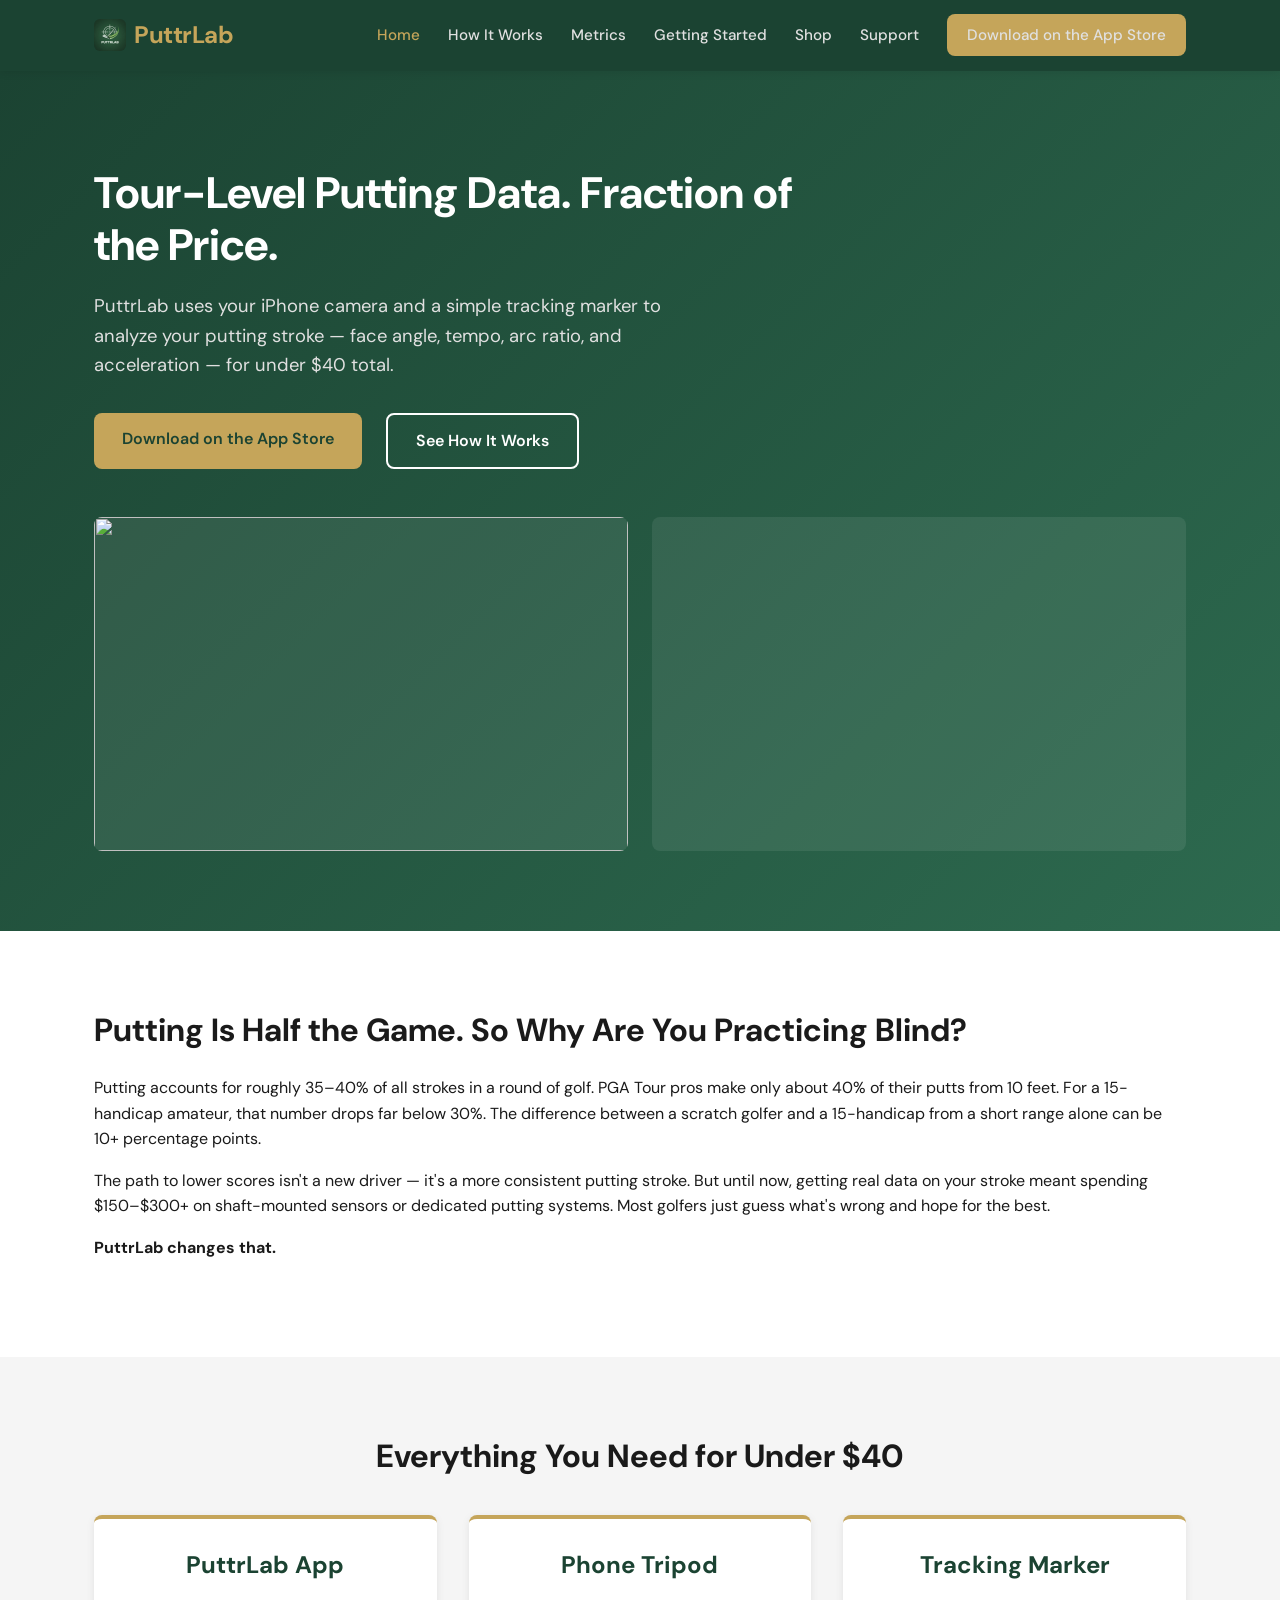
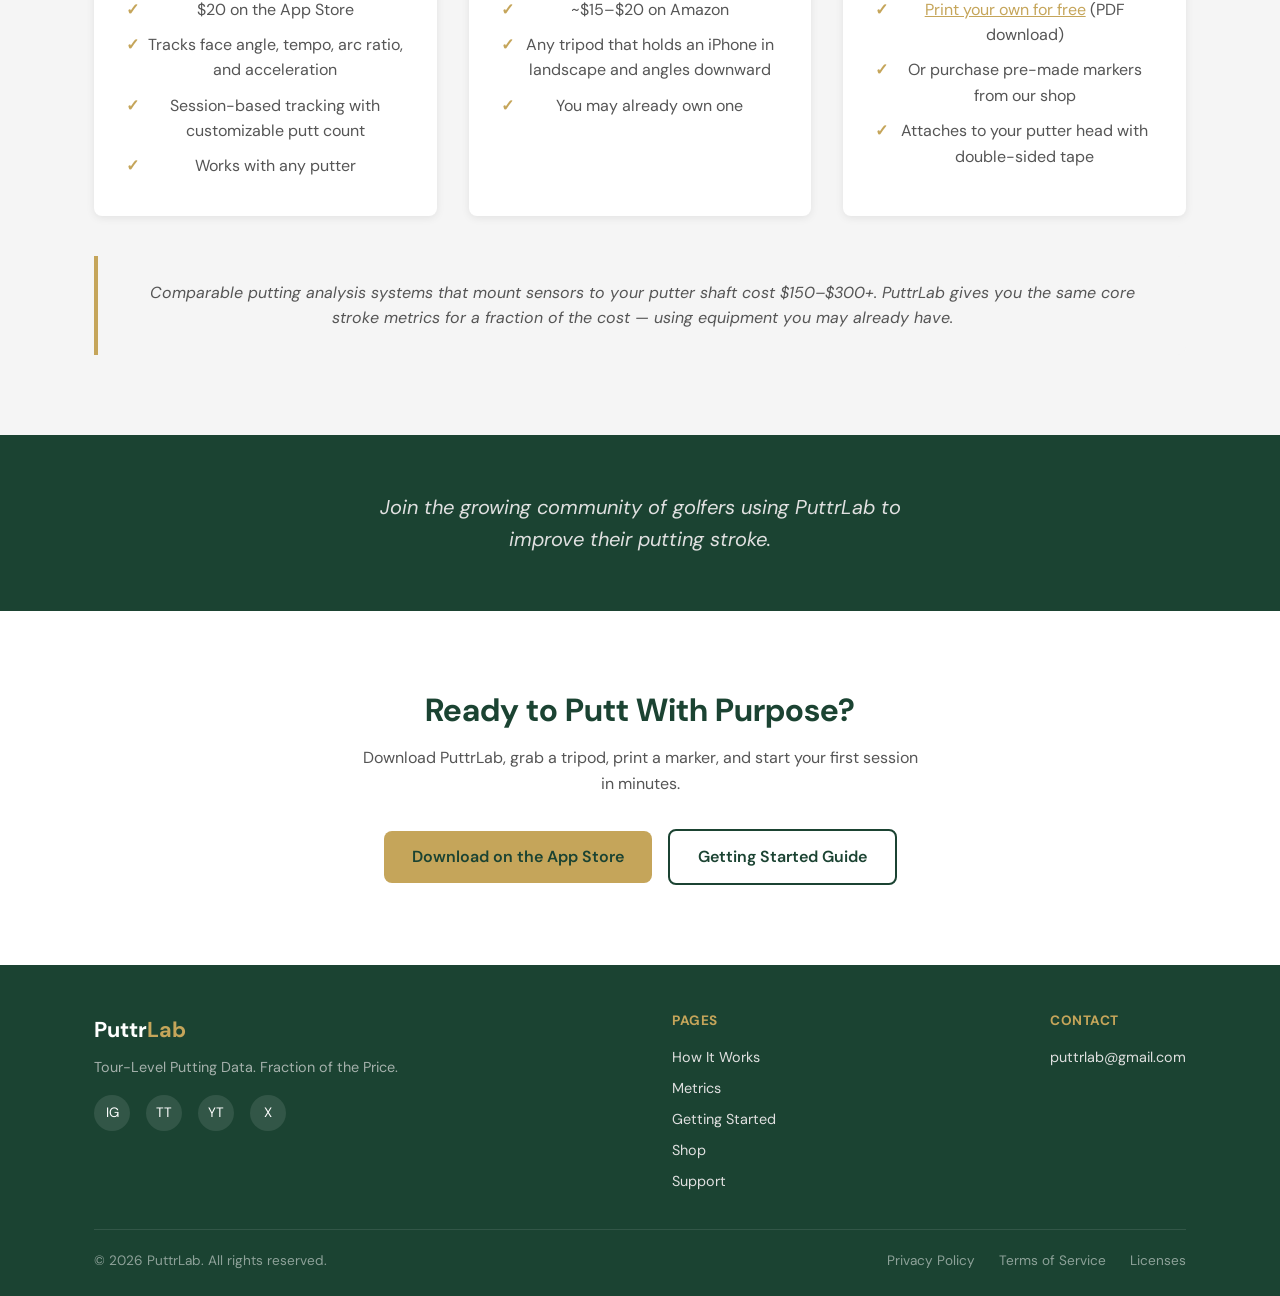
==== index.html @ 53194da9 "update homescreen animation" ====
<!DOCTYPE html>
<html lang="en">
<head>
  <meta charset="UTF-8">
  <meta name="viewport" content="width=device-width, initial-scale=1.0">
  <title>PuttrLab — Tour-Level Putting Data. Fraction of the Price.</title>
  <meta name="description" content="PuttrLab uses your iPhone camera and a simple tracking marker to analyze your putting stroke — face angle, tempo, arc ratio, and acceleration — for under $40 total.">
  <link rel="preconnect" href="https://fonts.googleapis.com">
  <link rel="preconnect" href="https://fonts.gstatic.com" crossorigin>
  <link href="https://fonts.googleapis.com/css2?family=DM+Sans:ital,opsz,wght@0,9..40,400;0,9..40,500;0,9..40,600;0,9..40,700&display=swap" rel="stylesheet">
  <link rel="icon" type="image/png" href="PuttrLab Logo.png">
  <link rel="stylesheet" href="styles.css">
</head>
<body>

  <!-- HEADER -->
  <header class="header">
    <div class="header__inner">
      <a href="index.html" class="header__logo"><img src="PuttrLab Logo.png" alt="PuttrLab" class="header__logo-img"><span>Puttr<span>Lab</span></span></a>
      <nav class="header__nav">
        <a href="index.html" class="active">Home</a>
        <a href="how-it-works.html">How It Works</a>
        <a href="metrics.html">Metrics</a>
        <a href="getting-started.html">Getting Started</a>
        <a href="shop.html">Shop</a>
        <a href="support.html">Support</a>
        <a href="#" class="btn btn--primary header__cta">Download on the App Store</a>
      </nav>
      <button class="hamburger" aria-label="Toggle navigation">
        <span></span><span></span><span></span>
      </button>
    </div>
  </header>

  <!-- HERO -->
  <section class="hero">
    <div class="container">
      <div class="hero__content">
        <h1>Tour-Level Putting Data. Fraction of the Price.</h1>
        <p>PuttrLab uses your iPhone camera and a simple tracking marker to analyze your putting stroke — face angle, tempo, arc ratio, and acceleration — for under $40 total.</p>
        <div class="hero__buttons">
          <a href="#" class="btn btn--primary">Download on the App Store</a>
          <a href="how-it-works.html" class="btn btn--secondary">See How It Works</a>
        </div>
      </div>
      <div class="hero__media">
        <div class="hero__media-slot">
          <!-- Replace src with your image file path -->
          <img src="PuttrLabHomepageImage.jpg">
        </div>
        <div class="hero__media-slot">
          <!-- Replace src with your .mp4 file path -->
          <video autoplay loop muted playsinline>
            <source src="PuttrLabHomescreenAnimation.mp4" type="video/mp4">
            Your browser does not support the video tag.
          </video>
        </div>
      </div>
    </div>
  </section>

  <!-- THE PROBLEM -->
  <section class="section">
    <div class="container">
      <h2>Putting Is Half the Game. So Why Are You Practicing Blind?</h2>
      <br>
      <p>Putting accounts for roughly 35–40% of all strokes in a round of golf. PGA Tour pros make only about 40% of their putts from 10 feet. For a 15-handicap amateur, that number drops far below 30%. The difference between a scratch golfer and a 15-handicap from a short range alone can be 10+ percentage points.</p>
      <p>The path to lower scores isn't a new driver — it's a more consistent putting stroke. But until now, getting real data on your stroke meant spending $150–$300+ on shaft-mounted sensors or dedicated putting systems. Most golfers just guess what's wrong and hope for the best.</p>
      <p><strong>PuttrLab changes that.</strong></p>
    </div>
  </section>

  <!-- HOW IT'S DIFFERENT -->
  <section class="section section--alt">
    <div class="container text-center">
      <h2>Everything You Need for Under $40</h2>
      <div class="card-grid">
        <div class="card">
          <h3>PuttrLab App</h3>
          <ul>
            <li>$20 on the App Store</li>
            <li>Tracks face angle, tempo, arc ratio, and acceleration</li>
            <li>Session-based tracking with customizable putt count</li>
            <li>Works with any putter</li>
          </ul>
        </div>
        <div class="card">
          <h3>Phone Tripod</h3>
          <ul>
            <li>~$15–$20 on Amazon</li>
            <li>Any tripod that holds an iPhone in landscape and angles downward</li>
            <li>You may already own one</li>
          </ul>
        </div>
        <div class="card">
          <h3>Tracking Marker</h3>
          <ul>
            <li><a href="PuttrLabPrintableTrackers.pdf" download style="color: var(--gold); text-decoration: underline;">Print your own for free</a> (PDF download)</li>
            <li>Or purchase pre-made markers from our shop</li>
            <li>Attaches to your putter head with double-sided tape</li>
          </ul>
        </div>
      </div>
      <div class="callout">
        Comparable putting analysis systems that mount sensors to your putter shaft cost $150–$300+. PuttrLab gives you the same core stroke metrics for a fraction of the cost — using equipment you may already have.
      </div>
    </div>
  </section>

  <!-- SOCIAL PROOF -->
  <section class="social-proof">
    <div class="container">
      <p>Join the growing community of golfers using PuttrLab to improve their putting stroke.</p>
    </div>
  </section>

  <!-- BOTTOM CTA -->
  <section class="cta-section">
    <div class="container">
      <h2>Ready to Putt With Purpose?</h2>
      <p>Download PuttrLab, grab a tripod, print a marker, and start your first session in minutes.</p>
      <div>
        <a href="#" class="btn btn--primary">Download on the App Store</a>
        <a href="getting-started.html" class="btn btn--outline">Getting Started Guide</a>
      </div>
    </div>
  </section>

  <!-- FOOTER -->
  <footer class="footer">
    <div class="container">
      <div class="footer__inner">
        <div>
          <div class="footer__brand">Puttr<span>Lab</span></div>
          <p class="footer__tagline">Tour-Level Putting Data. Fraction of the Price.</p>
          <div class="footer__socials">
            <a href="#" aria-label="Instagram">IG</a>
            <a href="#" aria-label="TikTok">TT</a>
            <a href="#" aria-label="YouTube">YT</a>
            <a href="#" aria-label="X / Twitter">X</a>
          </div>
        </div>
        <div class="footer__links">
          <h4>Pages</h4>
          <a href="how-it-works.html">How It Works</a>
          <a href="metrics.html">Metrics</a>
          <a href="getting-started.html">Getting Started</a>
          <a href="shop.html">Shop</a>
          <a href="support.html">Support</a>
        </div>
        <div class="footer__links">
          <h4>Contact</h4>
          <a href="mailto:puttrlab@gmail.com">puttrlab@gmail.com</a>
        </div>
      </div>
      <div class="footer__bottom">
        <span>&copy; 2026 PuttrLab. All rights reserved.</span>
        <div class="footer__legal">
          <a href="privacy.html">Privacy Policy</a>
          <a href="terms.html">Terms of Service</a>
          <a href="licenses.html">Licenses</a>
        </div>
      </div>
    </div>
  </footer>

  <script src="script.js"></script>
</body>
</html>
---- styles.css ----
/* ===== RESET & BASE ===== */
*,
*::before,
*::after {
  box-sizing: border-box;
  margin: 0;
  padding: 0;
}

:root {
  --green-dark: #1B4332;
  --green-medium: #2D6A4F;
  --green-light: #40916C;
  --white: #FFFFFF;
  --off-white: #F5F5F5;
  --gold: #C5A55A;
  --gold-hover: #B8963E;
  --text-dark: #1A1A1A;
  --text-muted: #555555;
  --text-light: #E0E0E0;
  --font-body: 'DM Sans', sans-serif;
  --shadow-sm: 0 2px 8px rgba(0,0,0,0.08);
  --shadow-md: 0 4px 16px rgba(0,0,0,0.12);
  --radius: 8px;
  --max-width: 1140px;
}

html {
  scroll-behavior: smooth;
}

body {
  font-family: var(--font-body);
  color: var(--text-dark);
  background: var(--white);
  line-height: 1.6;
  -webkit-font-smoothing: antialiased;
}

img {
  max-width: 100%;
  display: block;
}

a {
  color: inherit;
  text-decoration: none;
}

ul, ol {
  list-style: none;
}

/* ===== TYPOGRAPHY ===== */
h1, h2, h3, h4 {
  line-height: 1.2;
  font-weight: 700;
}

h1 { font-size: 2.75rem; }
h2 { font-size: 2rem; }
h3 { font-size: 1.5rem; }
h4 { font-size: 1.15rem; }

p {
  margin-bottom: 1rem;
}

/* ===== UTILITY ===== */
.container {
  width: 100%;
  max-width: var(--max-width);
  margin: 0 auto;
  padding: 0 1.5rem;
}

.section {
  padding: 5rem 0;
}

.section--alt {
  background: var(--off-white);
}

.section--dark {
  background: var(--green-dark);
  color: var(--white);
}

.text-center {
  text-align: center;
}

/* ===== BUTTONS ===== */
.btn {
  display: inline-block;
  padding: 0.85rem 1.75rem;
  border-radius: var(--radius);
  font-family: var(--font-body);
  font-size: 1rem;
  font-weight: 600;
  cursor: pointer;
  transition: background 0.2s, transform 0.15s;
  border: none;
  text-align: center;
}

.btn:hover {
  transform: translateY(-1px);
}

.btn--primary {
  background: var(--gold);
  color: var(--green-dark);
}

.btn--primary:hover {
  background: var(--gold-hover);
}

.btn--secondary {
  background: transparent;
  color: var(--white);
  border: 2px solid var(--white);
}

.btn--secondary:hover {
  background: rgba(255,255,255,0.1);
}

.btn--outline {
  background: transparent;
  color: var(--green-dark);
  border: 2px solid var(--green-dark);
}

.btn--outline:hover {
  background: var(--green-dark);
  color: var(--white);
}

.btn--dark {
  background: var(--green-dark);
  color: var(--white);
}

.btn--dark:hover {
  background: var(--green-medium);
}

.btn + .btn {
  margin-left: 0.75rem;
}

/* ===== HEADER ===== */
.header {
  position: sticky;
  top: 0;
  z-index: 1000;
  background: var(--green-dark);
  box-shadow: var(--shadow-sm);
}

.header__inner {
  display: flex;
  align-items: center;
  justify-content: space-between;
  padding: 0.9rem 1.5rem;
  max-width: var(--max-width);
  margin: 0 auto;
}

.header__logo {
  display: flex;
  align-items: center;
  gap: 0.5rem;
  font-size: 1.5rem;
  font-weight: 700;
  color: var(--white);
  letter-spacing: -0.5px;
}

.header__logo-img {
  width: 32px;
  height: 32px;
  border-radius: 6px;
  object-fit: contain;
}

.header__logo span {
  color: var(--gold);
}

.header__nav {
  display: flex;
  align-items: center;
  gap: 1.75rem;
}

.header__nav a {
  color: var(--text-light);
  font-size: 0.95rem;
  font-weight: 500;
  transition: color 0.2s;
}

.header__nav a:hover,
.header__nav a.active {
  color: var(--gold);
}

.header__cta {
  padding: 0.55rem 1.25rem;
  font-size: 0.9rem;
}

.hamburger {
  display: none;
  flex-direction: column;
  gap: 5px;
  cursor: pointer;
  background: none;
  border: none;
  padding: 4px;
}

.hamburger span {
  display: block;
  width: 24px;
  height: 2.5px;
  background: var(--white);
  border-radius: 2px;
  transition: transform 0.3s, opacity 0.3s;
}

.hamburger.open span:nth-child(1) {
  transform: rotate(45deg) translate(5px, 5px);
}

.hamburger.open span:nth-child(2) {
  opacity: 0;
}

.hamburger.open span:nth-child(3) {
  transform: rotate(-45deg) translate(5px, -5px);
}

/* ===== HERO ===== */
.hero {
  background: linear-gradient(135deg, var(--green-dark) 0%, var(--green-medium) 100%);
  color: var(--white);
  padding: 6rem 0 5rem;
}

.hero__content {
  max-width: 720px;
}

.hero h1 {
  margin-bottom: 1.25rem;
}

.hero p {
  font-size: 1.15rem;
  color: var(--text-light);
  margin-bottom: 2rem;
  max-width: 600px;
}

.hero__buttons {
  display: flex;
  flex-wrap: wrap;
  gap: 0.75rem;
}

.hero__media {
  margin-top: 3rem;
  display: grid;
  grid-template-columns: 1fr 1fr;
  gap: 1.5rem;
}

.hero__media-slot {
  border-radius: var(--radius);
  overflow: hidden;
  background: rgba(255,255,255,0.08);
  aspect-ratio: 16 / 10;
}

.hero__media-slot img,
.hero__media-slot video {
  width: 100%;
  height: 100%;
  object-fit: cover;
  display: block;
}

/* ===== CARDS ===== */
.card-grid {
  display: grid;
  grid-template-columns: repeat(3, 1fr);
  gap: 2rem;
  margin-top: 2.5rem;
}

.card {
  background: var(--white);
  border-radius: var(--radius);
  padding: 2rem;
  box-shadow: var(--shadow-sm);
  border-top: 4px solid var(--gold);
  transition: box-shadow 0.2s, transform 0.2s;
}

.card:hover {
  box-shadow: var(--shadow-md);
  transform: translateY(-2px);
}

.card h3 {
  margin-bottom: 0.75rem;
  color: var(--green-dark);
}

.card ul {
  margin-top: 0.5rem;
}

.card ul li {
  padding: 0.3rem 0;
  padding-left: 1.25rem;
  position: relative;
  color: var(--text-muted);
}

.card ul li::before {
  content: "✓";
  position: absolute;
  left: 0;
  color: var(--gold);
  font-weight: 700;
}

/* ===== CALLOUT BOX ===== */
.callout {
  background: var(--off-white);
  border-left: 4px solid var(--gold);
  padding: 1.5rem 2rem;
  margin-top: 2.5rem;
  border-radius: 0 var(--radius) var(--radius) 0;
  font-style: italic;
  color: var(--text-muted);
}

/* ===== SOCIAL PROOF ===== */
.social-proof {
  background: var(--green-dark);
  color: var(--white);
  text-align: center;
  padding: 3.5rem 0;
}

.social-proof p {
  font-size: 1.25rem;
  font-style: italic;
  max-width: 600px;
  margin: 0 auto;
  color: var(--text-light);
}

/* ===== CTA SECTION ===== */
.cta-section {
  text-align: center;
  padding: 5rem 0;
}

.cta-section h2 {
  margin-bottom: 1rem;
  color: var(--green-dark);
}

.cta-section p {
  color: var(--text-muted);
  max-width: 560px;
  margin: 0 auto 2rem;
}

/* ===== STEPS ===== */
.steps {
  display: grid;
  grid-template-columns: 1fr;
  gap: 2.5rem;
  margin-top: 2.5rem;
}

.step {
  display: flex;
  gap: 1.5rem;
  align-items: flex-start;
}

.step__number {
  flex-shrink: 0;
  width: 52px;
  height: 52px;
  background: var(--gold);
  color: var(--green-dark);
  border-radius: 50%;
  display: flex;
  align-items: center;
  justify-content: center;
  font-size: 1.25rem;
  font-weight: 700;
}

.step__body h3 {
  margin-bottom: 0.5rem;
  color: var(--green-dark);
}

.step__body p {
  color: var(--text-muted);
}

.step__media {
  margin-top: 1rem;
  border-radius: var(--radius);
  overflow: hidden;
  background: transparent;
}

.step__media img,
.step__media video {
  max-width: 100%;
  height: auto;
  display: block;
  object-fit: cover;
}

/* Rotated video: rotate the video inside a container sized to fit the result */
.step__media--video-rotated {
  overflow: visible;
  width: 300px;          /* visible width after rotation (original video height) */
  /* pad the height to match the rotated video's tall dimension */
  aspect-ratio: 20 / 16;
  position: relative;
}

.step__media--video-rotated video {
  position: absolute;
  /* swap dimensions: video's native width becomes the height after rotation */
  width: calc(200px * (16 / 9));
  height: 200px;
  top: 50%;
  left: 50%;
  transform: translate(-50%, -50%) rotate(90deg);
  object-fit: contain;
}

/* ===== METRIC CARDS ===== */
.metric {
  padding: 3rem 0;
  border-bottom: 1px solid #E0E0E0;
}

.metric:last-child {
  border-bottom: none;
}

.metric h3 {
  color: var(--green-dark);
  margin-bottom: 1rem;
  font-size: 1.4rem;
}

.metric h4 {
  color: var(--gold);
  font-weight: 600;
  margin-bottom: 0.5rem;
  text-transform: uppercase;
  font-size: 0.85rem;
  letter-spacing: 0.5px;
}

.metric p {
  color: var(--text-muted);
  max-width: 760px;
}

.metric--illustrated {
  display: flex;
  gap: 2.5rem;
  align-items: flex-start;
}

.metric__text {
  flex: 1;
  min-width: 0;
}

.metric__image {
  flex-shrink: 0;
  width: 280px;
  border-radius: var(--radius);
  overflow: hidden;
  background: var(--off-white);
  align-self: center;
}

.metric__image img {
  width: 100%;
  height: auto;
  display: block;
  object-fit: cover;
}

/* ===== CHECKLIST ===== */
.checklist {
  display: grid;
  grid-template-columns: 1fr;
  gap: 2rem;
  margin-top: 2rem;
}

.checklist__item {
  background: var(--white);
  border-radius: var(--radius);
  padding: 2rem;
  box-shadow: var(--shadow-sm);
  border-left: 4px solid var(--gold);
}

.checklist__item h3 {
  color: var(--green-dark);
  margin-bottom: 0.75rem;
}

.checklist__item p,
.checklist__item li {
  color: var(--text-muted);
}

.checklist__item ul {
  margin-top: 0.75rem;
}

.checklist__item ul li {
  padding: 0.3rem 0 0.3rem 1.25rem;
  position: relative;
}

.checklist__item ul li::before {
  content: "•";
  position: absolute;
  left: 0;
  color: var(--gold);
  font-weight: 700;
}

/* ===== TIPS ===== */
.tips-list {
  margin-top: 0.75rem;
}

.tips-list li {
  padding: 0.35rem 0 0.35rem 1.25rem;
  position: relative;
  color: var(--text-muted);
}

.tips-list li::before {
  content: "→";
  position: absolute;
  left: 0;
  color: var(--gold);
  font-weight: 700;
}

/* ===== ORDERED STEPS ===== */
.ordered-steps {
  counter-reset: step-counter;
  margin-top: 1rem;
}

.ordered-steps li {
  counter-increment: step-counter;
  padding: 0.4rem 0 0.4rem 2rem;
  position: relative;
  color: var(--text-muted);
}

.ordered-steps li::before {
  content: counter(step-counter) ".";
  position: absolute;
  left: 0;
  color: var(--gold);
  font-weight: 700;
}

/* ===== SHOP PRODUCTS ===== */
.product-grid {
  display: grid;
  grid-template-columns: repeat(auto-fit, minmax(320px, 1fr));
  gap: 2rem;
  margin-top: 2.5rem;
}

.product {
  background: var(--white);
  border-radius: var(--radius);
  box-shadow: var(--shadow-sm);
  overflow: hidden;
  transition: box-shadow 0.2s;
}

.product:hover {
  box-shadow: var(--shadow-md);
}

.product__image {
  height: 220px;
  background: linear-gradient(135deg, var(--green-light), var(--green-dark));
  display: flex;
  align-items: center;
  justify-content: center;
  color: rgba(255,255,255,0.7);
  font-style: italic;
}

.product__body {
  padding: 1.75rem;
}

.product__price {
  font-size: 1.35rem;
  font-weight: 700;
  color: var(--gold);
  margin-bottom: 0.75rem;
}

.product__body h3 {
  color: var(--green-dark);
  margin-bottom: 0.5rem;
}

.product__body p {
  color: var(--text-muted);
  font-size: 0.95rem;
  margin-bottom: 1rem;
}

.product__body ul {
  margin-bottom: 1.5rem;
}

.product__body ul li {
  padding: 0.25rem 0 0.25rem 1.25rem;
  position: relative;
  color: var(--text-muted);
  font-size: 0.9rem;
}

.product__body ul li::before {
  content: "✓";
  position: absolute;
  left: 0;
  color: var(--gold);
  font-weight: 700;
}

/* ===== FAQ ===== */
.faq {
  margin-top: 2rem;
}

.faq__item {
  border-bottom: 1px solid #E0E0E0;
}

.faq__question {
  width: 100%;
  background: none;
  border: none;
  padding: 1.25rem 2.5rem 1.25rem 0;
  font-family: var(--font-body);
  font-size: 1.05rem;
  font-weight: 600;
  color: var(--green-dark);
  text-align: left;
  cursor: pointer;
  position: relative;
  transition: color 0.2s;
}

.faq__question::after {
  content: "+";
  position: absolute;
  right: 0;
  top: 50%;
  transform: translateY(-50%);
  font-size: 1.5rem;
  color: var(--gold);
  transition: transform 0.3s;
}

.faq__item.open .faq__question::after {
  content: "−";
}

.faq__question:hover {
  color: var(--gold);
}

.faq__answer {
  max-height: 0;
  overflow: hidden;
  transition: max-height 0.35s ease, padding 0.35s ease;
}

.faq__answer p,
.faq__answer ul {
  color: var(--text-muted);
  padding-bottom: 1.25rem;
}

.faq__answer ul {
  padding-left: 1.25rem;
}

.faq__answer ul li {
  padding: 0.2rem 0 0.2rem 1.25rem;
  position: relative;
}

.faq__answer ul li::before {
  content: "•";
  position: absolute;
  left: 0;
  color: var(--gold);
}

.faq__item.open .faq__answer {
  max-height: 600px;
}

/* ===== LEGAL CONTENT ===== */
.legal-content h2 {
  color: var(--green-dark);
  margin-top: 2.5rem;
  margin-bottom: 0.75rem;
}

.legal-content h2:first-child {
  margin-top: 0;
}

.legal-content h3 {
  color: var(--green-dark);
  font-size: 1.15rem;
  margin-top: 1.5rem;
  margin-bottom: 0.5rem;
}

.legal-content p {
  color: var(--text-muted);
  max-width: 760px;
}

.legal-list {
  margin: 0.75rem 0 1rem;
  max-width: 760px;
}

.legal-list li {
  padding: 0.35rem 0 0.35rem 1.5rem;
  position: relative;
  color: var(--text-muted);
}

.legal-list li::before {
  content: "•";
  position: absolute;
  left: 0.25rem;
  color: var(--gold);
  font-weight: 700;
}

/* ===== LICENSE BLOCKS ===== */
.license-block {
  margin-bottom: 3rem;
}

.license-block h2 {
  color: var(--green-dark);
  margin-bottom: 0.5rem;
}

.license-source {
  font-size: 0.9rem;
  color: var(--text-muted);
  margin-bottom: 1.25rem;
}

.license-text {
  background: var(--off-white);
  border: 1px solid #E0E0E0;
  border-radius: var(--radius);
  padding: 1.5rem;
  font-family: 'Courier New', Courier, monospace;
  font-size: 0.85rem;
  line-height: 1.6;
  color: var(--text-muted);
  white-space: pre-wrap;
  word-wrap: break-word;
  overflow-x: auto;
}

/* ===== CONTACT FORM ===== */
.contact-form {
  max-width: 600px;
  margin: 2rem auto 0;
}

.contact-form .form-group {
  margin-bottom: 1.25rem;
}

.contact-form label {
  display: block;
  font-weight: 600;
  margin-bottom: 0.35rem;
  color: var(--green-dark);
  font-size: 0.95rem;
}

.contact-form input,
.contact-form textarea {
  width: 100%;
  padding: 0.75rem 1rem;
  border: 1.5px solid #D0D0D0;
  border-radius: var(--radius);
  font-family: var(--font-body);
  font-size: 1rem;
  transition: border-color 0.2s;
}

.contact-form input:focus,
.contact-form textarea:focus {
  outline: none;
  border-color: var(--gold);
}

.contact-form textarea {
  min-height: 140px;
  resize: vertical;
}

/* ===== VIDEO PLACEHOLDER ===== */
.video-placeholder {
  background: var(--off-white);
  border-radius: var(--radius);
  height: 360px;
  display: flex;
  align-items: center;
  justify-content: center;
  color: var(--text-muted);
  font-style: italic;
  border: 2px dashed #D0D0D0;
  margin-top: 1.5rem;
}

/* ===== IMAGE PLACEHOLDER ===== */
.img-placeholder {
  background: linear-gradient(135deg, var(--green-light), var(--green-dark));
  border-radius: var(--radius);
  height: 240px;
  display: flex;
  align-items: center;
  justify-content: center;
  color: rgba(255,255,255,0.7);
  font-style: italic;
  margin: 1.5rem 0;
}

/* ===== FOOTER ===== */
.footer {
  background: var(--green-dark);
  color: var(--text-light);
  padding: 3rem 0 1.5rem;
}

.footer__inner {
  display: flex;
  justify-content: space-between;
  align-items: flex-start;
  flex-wrap: wrap;
  gap: 2rem;
  margin-bottom: 2rem;
}

.footer__brand {
  font-size: 1.35rem;
  font-weight: 700;
  color: var(--white);
  margin-bottom: 0.5rem;
}

.footer__brand span {
  color: var(--gold);
}

.footer__tagline {
  font-size: 0.9rem;
  color: var(--text-light);
  opacity: 0.7;
}

.footer__links h4 {
  color: var(--gold);
  font-size: 0.85rem;
  text-transform: uppercase;
  letter-spacing: 0.5px;
  margin-bottom: 0.75rem;
}

.footer__links a {
  display: block;
  color: var(--text-light);
  font-size: 0.9rem;
  padding: 0.25rem 0;
  transition: color 0.2s;
}

.footer__links a:hover {
  color: var(--gold);
}

.footer__socials {
  display: flex;
  gap: 1rem;
  margin-top: 0.75rem;
}

.footer__socials a {
  display: flex;
  align-items: center;
  justify-content: center;
  width: 36px;
  height: 36px;
  border-radius: 50%;
  background: rgba(255,255,255,0.1);
  color: var(--white);
  font-size: 0.85rem;
  transition: background 0.2s;
}

.footer__socials a:hover {
  background: var(--gold);
  color: var(--green-dark);
}

.footer__bottom {
  border-top: 1px solid rgba(255,255,255,0.1);
  padding-top: 1.25rem;
  display: flex;
  justify-content: space-between;
  align-items: center;
  flex-wrap: wrap;
  gap: 0.75rem;
  font-size: 0.85rem;
  color: rgba(255,255,255,0.5);
}

.footer__bottom a {
  color: rgba(255,255,255,0.5);
  transition: color 0.2s;
}

.footer__bottom a:hover {
  color: var(--gold);
}

.footer__legal {
  display: flex;
  gap: 1.5rem;
}

/* ===== RESPONSIVE ===== */
@media (max-width: 768px) {
  h1 { font-size: 2rem; }
  h2 { font-size: 1.6rem; }
  h3 { font-size: 1.25rem; }

  .header__nav {
    display: none;
    position: absolute;
    top: 100%;
    left: 0;
    right: 0;
    background: var(--green-dark);
    flex-direction: column;
    padding: 1rem 1.5rem 1.5rem;
    gap: 0.75rem;
    box-shadow: var(--shadow-md);
  }

  .header__nav.open {
    display: flex;
  }

  .hamburger {
    display: flex;
  }

  .hero {
    padding: 3.5rem 0 3rem;
  }

  .hero__media {
    grid-template-columns: 1fr;
  }

  .btn + .btn {
    margin-left: 0;
  }

  .hero__buttons {
    flex-direction: column;
    align-items: flex-start;
  }

  .card-grid {
    grid-template-columns: 1fr;
  }

  .step {
    flex-direction: column;
    gap: 0.75rem;
  }

  .metric--illustrated {
    flex-direction: column;
  }

  .metric__image {
    width: 100%;
    max-width: 320px;
  }

  .footer__inner {
    flex-direction: column;
  }

  .footer__bottom {
    flex-direction: column;
    text-align: center;
  }

  .product-grid {
    grid-template-columns: 1fr;
  }

  .section {
    padding: 3.5rem 0;
  }
}
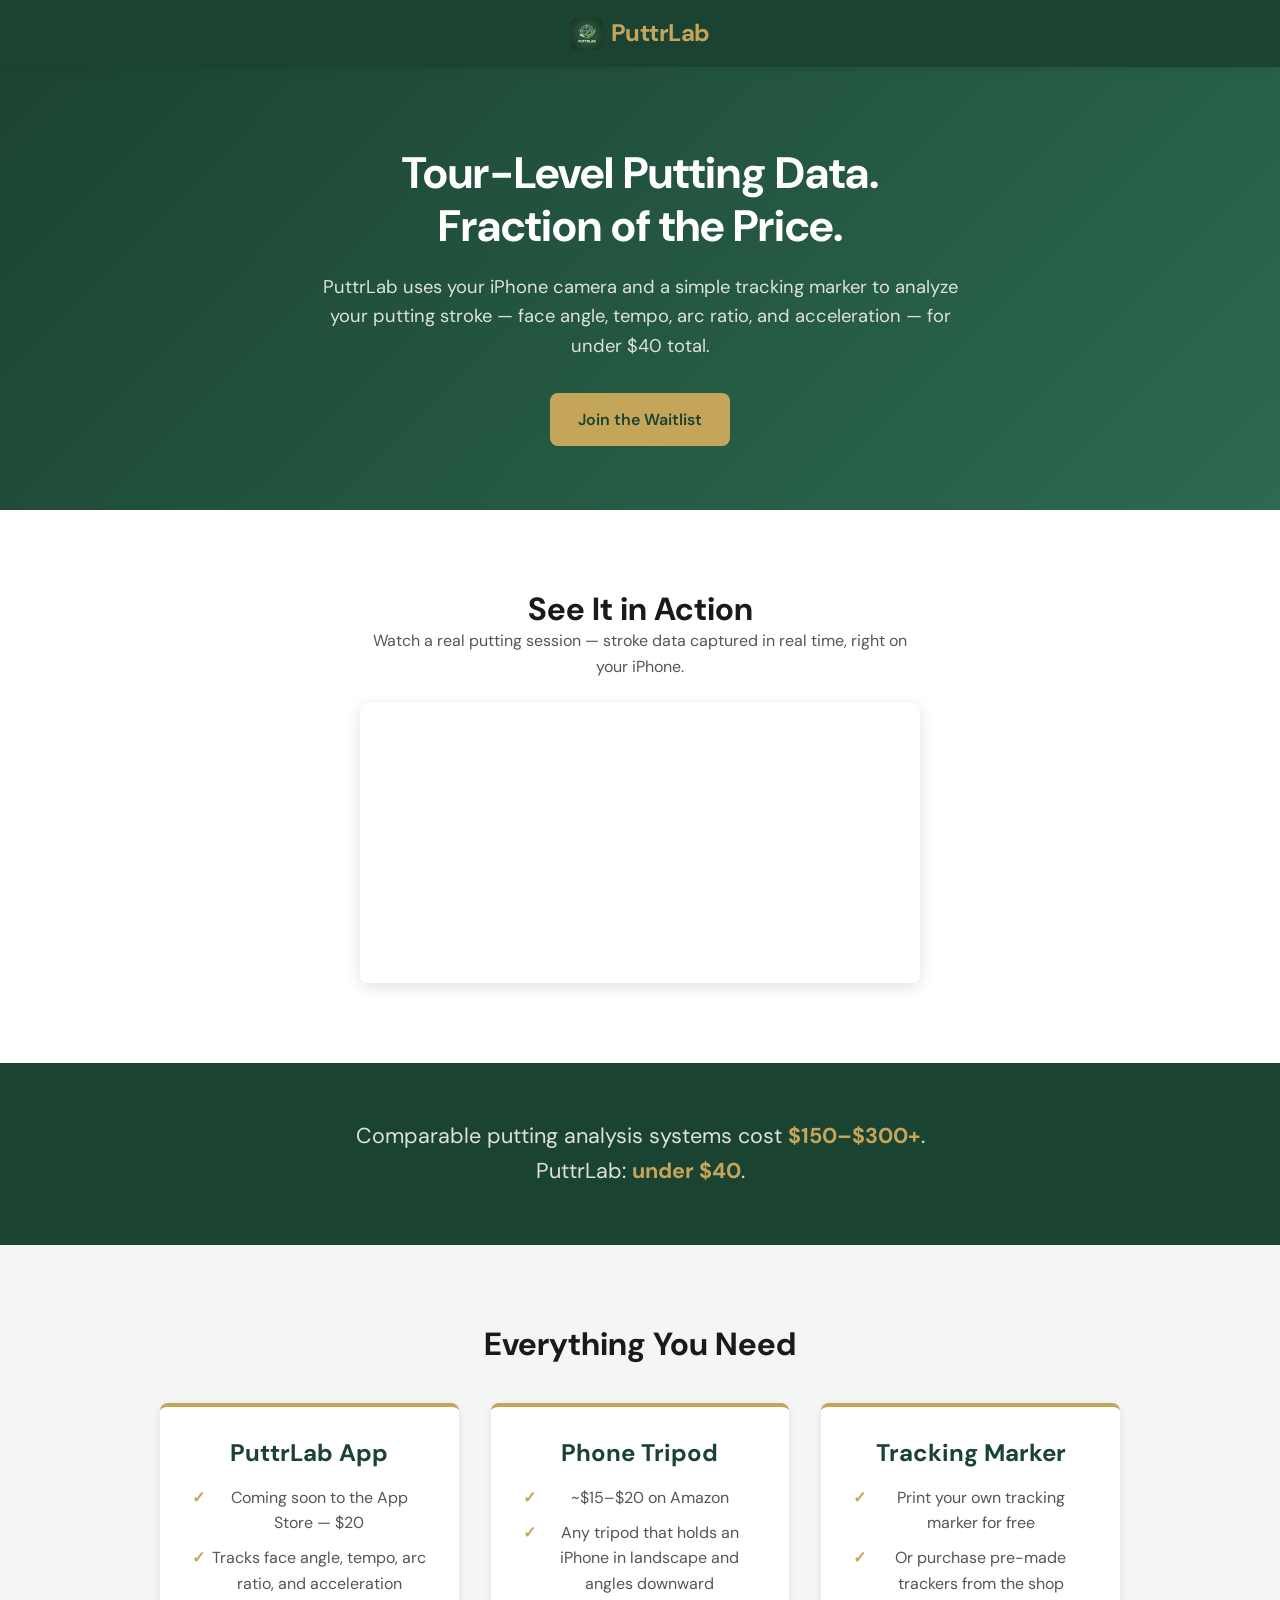
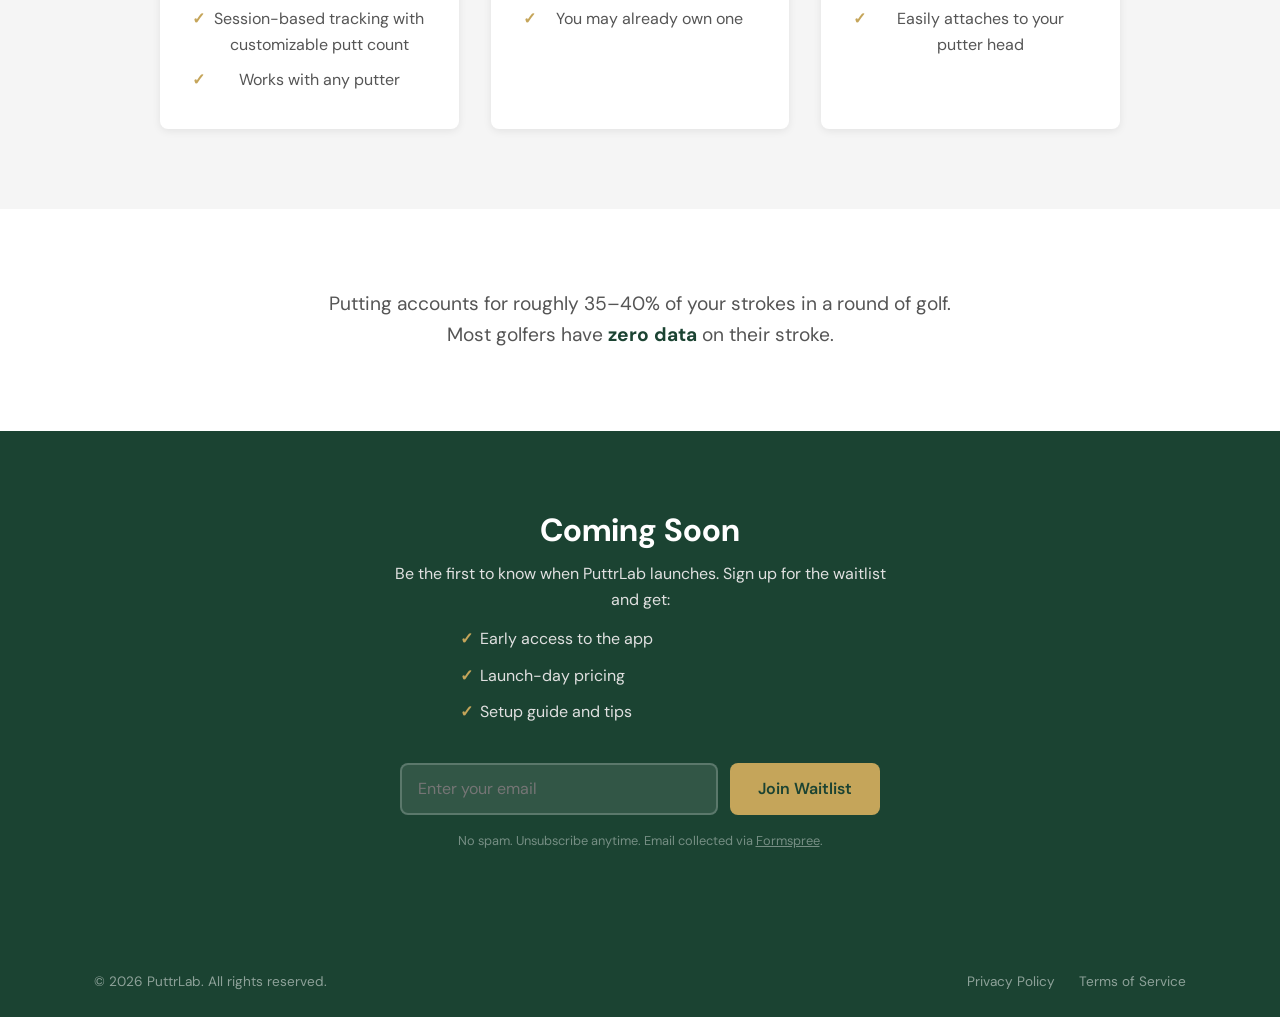
==== commit 6b35e156: "updated index to landing page" ====
--- a/index.html
+++ b/index.html
@@ -13,72 +13,53 @@
 </head>
 <body>
 
-  <!-- HEADER -->
+  <!-- HEADER (logo only, no nav) -->
   <header class="header">
-    <div class="header__inner">
+    <div class="header__inner" style="justify-content: center;">
       <a href="index.html" class="header__logo"><img src="PuttrLab Logo.png" alt="PuttrLab" class="header__logo-img"><span>Puttr<span>Lab</span></span></a>
-      <nav class="header__nav">
-        <a href="index.html" class="active">Home</a>
-        <a href="how-it-works.html">How It Works</a>
-        <a href="metrics.html">Metrics</a>
-        <a href="getting-started.html">Getting Started</a>
-        <a href="shop.html">Shop</a>
-        <a href="support.html">Support</a>
-        <a href="#" class="btn btn--primary header__cta">Download on the App Store</a>
-      </nav>
-      <button class="hamburger" aria-label="Toggle navigation">
-        <span></span><span></span><span></span>
-      </button>
     </div>
   </header>
 
   <!-- HERO -->
-  <section class="hero">
+  <section class="hero" style="text-align: center; padding: 5rem 0 4rem;">
     <div class="container">
-      <div class="hero__content">
-        <h1>Tour-Level Putting Data. Fraction of the Price.</h1>
-        <p>PuttrLab uses your iPhone camera and a simple tracking marker to analyze your putting stroke — face angle, tempo, arc ratio, and acceleration — for under $40 total.</p>
-        <div class="hero__buttons">
-          <a href="#" class="btn btn--primary">Download on the App Store</a>
-          <a href="how-it-works.html" class="btn btn--secondary">See How It Works</a>
-        </div>
-      </div>
-      <div class="hero__media">
-        <div class="hero__media-slot">
-          <!-- Replace src with your image file path -->
-          <img src="PuttrLabHomepageImage.jpg">
-        </div>
-        <div class="hero__media-slot">
-          <!-- Replace src with your .mp4 file path -->
-          <video autoplay loop muted playsinline>
-            <source src="PuttrLabHomescreenAnimation.mp4" type="video/mp4">
-            Your browser does not support the video tag.
-          </video>
-        </div>
+      <h1>Tour-Level Putting Data.<br>Fraction of the Price.</h1>
+      <p style="max-width: 640px; margin: 1.25rem auto 2rem; font-size: 1.15rem; color: var(--text-light);">PuttrLab uses your iPhone camera and a simple tracking marker to analyze your putting stroke — face angle, tempo, arc ratio, and acceleration — for under $40 total.</p>
+      <a href="#waitlist" class="btn btn--primary">Join the Waitlist</a>
+    </div>
+  </section>
+
+  <!-- VIDEO DEMO -->
+  <section class="section">
+    <div class="container text-center">
+      <h2>See It in Action</h2>
+      <p style="color: var(--text-muted); max-width: 560px; margin: 0 auto 1.5rem;">Watch a real putting session — stroke data captured in real time, right on your iPhone.</p>
+      <div style="max-width: 560px; margin: 0 auto; border-radius: var(--radius); overflow: hidden; box-shadow: var(--shadow-md);">
+        <!-- Replace src with your demo video -->
+        <video autoplay loop muted playsinline style="width: 100%; display: block;">
+          <source src="" type="video/mp4">
+          Your browser does not support the video tag.
+        </video>
       </div>
     </div>
   </section>
 
-  <!-- THE PROBLEM -->
-  <section class="section">
+  <!-- PRICE COMPARISON -->
+  <section class="section section--dark" style="text-align: center; padding: 3.5rem 0;">
     <div class="container">
-      <h2>Putting Is Half the Game. So Why Are You Practicing Blind?</h2>
-      <br>
-      <p>Putting accounts for roughly 35–40% of all strokes in a round of golf. PGA Tour pros make only about 40% of their putts from 10 feet. For a 15-handicap amateur, that number drops far below 30%. The difference between a scratch golfer and a 15-handicap from a short range alone can be 10+ percentage points.</p>
-      <p>The path to lower scores isn't a new driver — it's a more consistent putting stroke. But until now, getting real data on your stroke meant spending $150–$300+ on shaft-mounted sensors or dedicated putting systems. Most golfers just guess what's wrong and hope for the best.</p>
-      <p><strong>PuttrLab changes that.</strong></p>
+      <p style="font-size: 1.35rem; color: var(--text-light); max-width: 600px; margin: 0 auto;">Comparable putting analysis systems cost <strong style="color: var(--gold);">$150–$300+</strong>.<br>PuttrLab: <strong style="color: var(--gold);">under $40</strong>.</p>
     </div>
   </section>
 
-  <!-- HOW IT'S DIFFERENT -->
+  <!-- EVERYTHING YOU NEED -->
   <section class="section section--alt">
     <div class="container text-center">
-      <h2>Everything You Need for Under $40</h2>
-      <div class="card-grid">
+      <h2>Everything You Need</h2>
+      <div class="card-grid" style="max-width: 960px; margin: 2.5rem auto 0;">
         <div class="card">
           <h3>PuttrLab App</h3>
           <ul>
-            <li>$20 on the App Store</li>
+            <li>Coming soon to the App Store — $20</li>
             <li>Tracks face angle, tempo, arc ratio, and acceleration</li>
             <li>Session-based tracking with customizable putt count</li>
             <li>Works with any putter</li>
@@ -95,70 +76,54 @@
         <div class="card">
           <h3>Tracking Marker</h3>
           <ul>
-            <li><a href="PuttrLabPrintableTrackers.pdf" download style="color: var(--gold); text-decoration: underline;">Print your own for free</a> (PDF download)</li>
-            <li>Or purchase pre-made markers from our shop</li>
-            <li>Attaches to your putter head with double-sided tape</li>
+            <li>Print your own tracking marker for free</li>
+            <li>Or purchase pre-made trackers from the shop</li>
+            <li>Easily attaches to your putter head</li>
           </ul>
         </div>
-      </div>
-      <div class="callout">
-        Comparable putting analysis systems that mount sensors to your putter shaft cost $150–$300+. PuttrLab gives you the same core stroke metrics for a fraction of the cost — using equipment you may already have.
       </div>
     </div>
   </section>
 
-  <!-- SOCIAL PROOF -->
-  <section class="social-proof">
+  <!-- COMPELLING STAT -->
+  <section class="section" style="text-align: center;">
     <div class="container">
-      <p>Join the growing community of golfers using PuttrLab to improve their putting stroke.</p>
+      <p style="font-size: 1.2rem; color: var(--text-muted); max-width: 640px; margin: 0 auto;">Putting accounts for roughly 35–40% of your strokes in a round of golf.<br>Most golfers have <strong style="color: var(--green-dark);">zero data</strong> on their stroke.</p>
     </div>
   </section>
 
-  <!-- BOTTOM CTA -->
-  <section class="cta-section">
+  <!-- COMING SOON + WAITLIST -->
+  <section class="section section--dark" id="waitlist" style="text-align: center;">
     <div class="container">
-      <h2>Ready to Putt With Purpose?</h2>
-      <p>Download PuttrLab, grab a tripod, print a marker, and start your first session in minutes.</p>
-      <div>
-        <a href="#" class="btn btn--primary">Download on the App Store</a>
-        <a href="getting-started.html" class="btn btn--outline">Getting Started Guide</a>
-      </div>
+      <h2 style="color: var(--white); margin-bottom: 0.75rem;">Coming Soon</h2>
+      <p style="color: var(--text-light); max-width: 520px; margin: 0 auto 0.5rem;">Be the first to know when PuttrLab launches. Sign up for the waitlist and get:</p>
+      <ul style="list-style: none; padding: 0; margin: 0 auto 2rem; max-width: 360px; text-align: left;">
+        <li style="padding: 0.35rem 0 0.35rem 1.25rem; position: relative; color: var(--text-light);"><span style="position: absolute; left: 0; color: var(--gold); font-weight: 700;">&#10003;</span> Early access to the app</li>
+        <li style="padding: 0.35rem 0 0.35rem 1.25rem; position: relative; color: var(--text-light);"><span style="position: absolute; left: 0; color: var(--gold); font-weight: 700;">&#10003;</span> Launch-day pricing</li>
+        <li style="padding: 0.35rem 0 0.35rem 1.25rem; position: relative; color: var(--text-light);"><span style="position: absolute; left: 0; color: var(--gold); font-weight: 700;">&#10003;</span> Setup guide and tips</li>
+      </ul>
+
+      <form action="https://formspree.io/f/xbdpkrje" method="POST" style="max-width: 480px; margin: 0 auto;">
+        <div style="display: flex; gap: 0.75rem; flex-wrap: wrap; justify-content: center;">
+          <input type="email" name="email" placeholder="Enter your email" required
+            style="flex: 1; min-width: 240px; padding: 0.85rem 1rem; border: 2px solid rgba(255,255,255,0.2); border-radius: var(--radius); background: rgba(255,255,255,0.1); color: var(--white); font-family: var(--font-body); font-size: 1rem;">
+          <button type="submit" class="btn btn--primary">Join Waitlist</button>
+        </div>
+        <input type="hidden" name="_subject" value="New PuttrLab Waitlist Signup">
+      </form>
+
+      <p style="color: rgba(255,255,255,0.4); font-size: 0.8rem; margin-top: 1rem;">No spam. Unsubscribe anytime. Email collected via <a href="https://formspree.io" target="_blank" rel="noopener noreferrer" style="color: rgba(255,255,255,0.4); text-decoration: underline;">Formspree</a>.</p>
     </div>
   </section>
 
-  <!-- FOOTER -->
-  <footer class="footer">
+  <!-- MINIMAL FOOTER -->
+  <footer class="footer" style="padding: 1.5rem 0;">
     <div class="container">
-      <div class="footer__inner">
-        <div>
-          <div class="footer__brand">Puttr<span>Lab</span></div>
-          <p class="footer__tagline">Tour-Level Putting Data. Fraction of the Price.</p>
-          <div class="footer__socials">
-            <a href="#" aria-label="Instagram">IG</a>
-            <a href="#" aria-label="TikTok">TT</a>
-            <a href="#" aria-label="YouTube">YT</a>
-            <a href="#" aria-label="X / Twitter">X</a>
-          </div>
-        </div>
-        <div class="footer__links">
-          <h4>Pages</h4>
-          <a href="how-it-works.html">How It Works</a>
-          <a href="metrics.html">Metrics</a>
-          <a href="getting-started.html">Getting Started</a>
-          <a href="shop.html">Shop</a>
-          <a href="support.html">Support</a>
-        </div>
-        <div class="footer__links">
-          <h4>Contact</h4>
-          <a href="mailto:puttrlab@gmail.com">puttrlab@gmail.com</a>
-        </div>
-      </div>
-      <div class="footer__bottom">
+      <div class="footer__bottom" style="border-top: none; padding-top: 0;">
         <span>&copy; 2026 PuttrLab. All rights reserved.</span>
         <div class="footer__legal">
           <a href="privacy.html">Privacy Policy</a>
           <a href="terms.html">Terms of Service</a>
-          <a href="licenses.html">Licenses</a>
         </div>
       </div>
     </div>
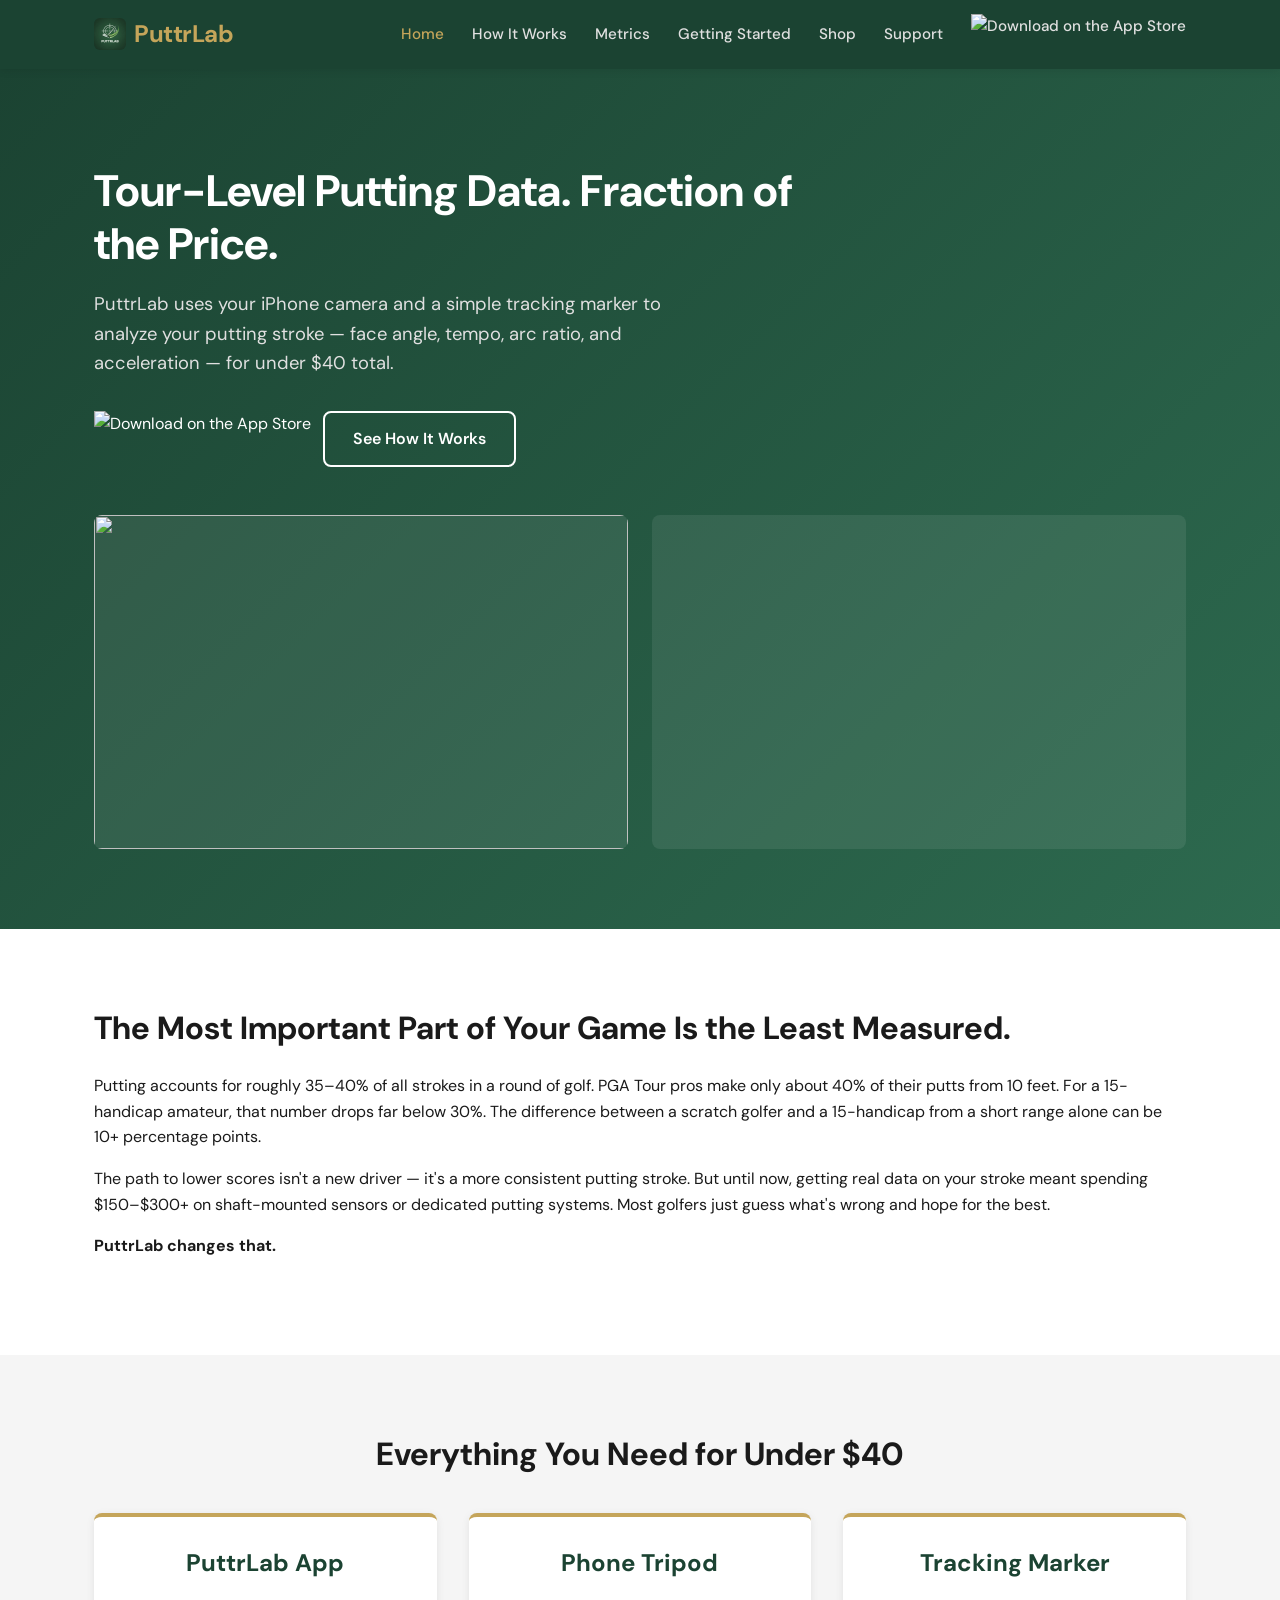
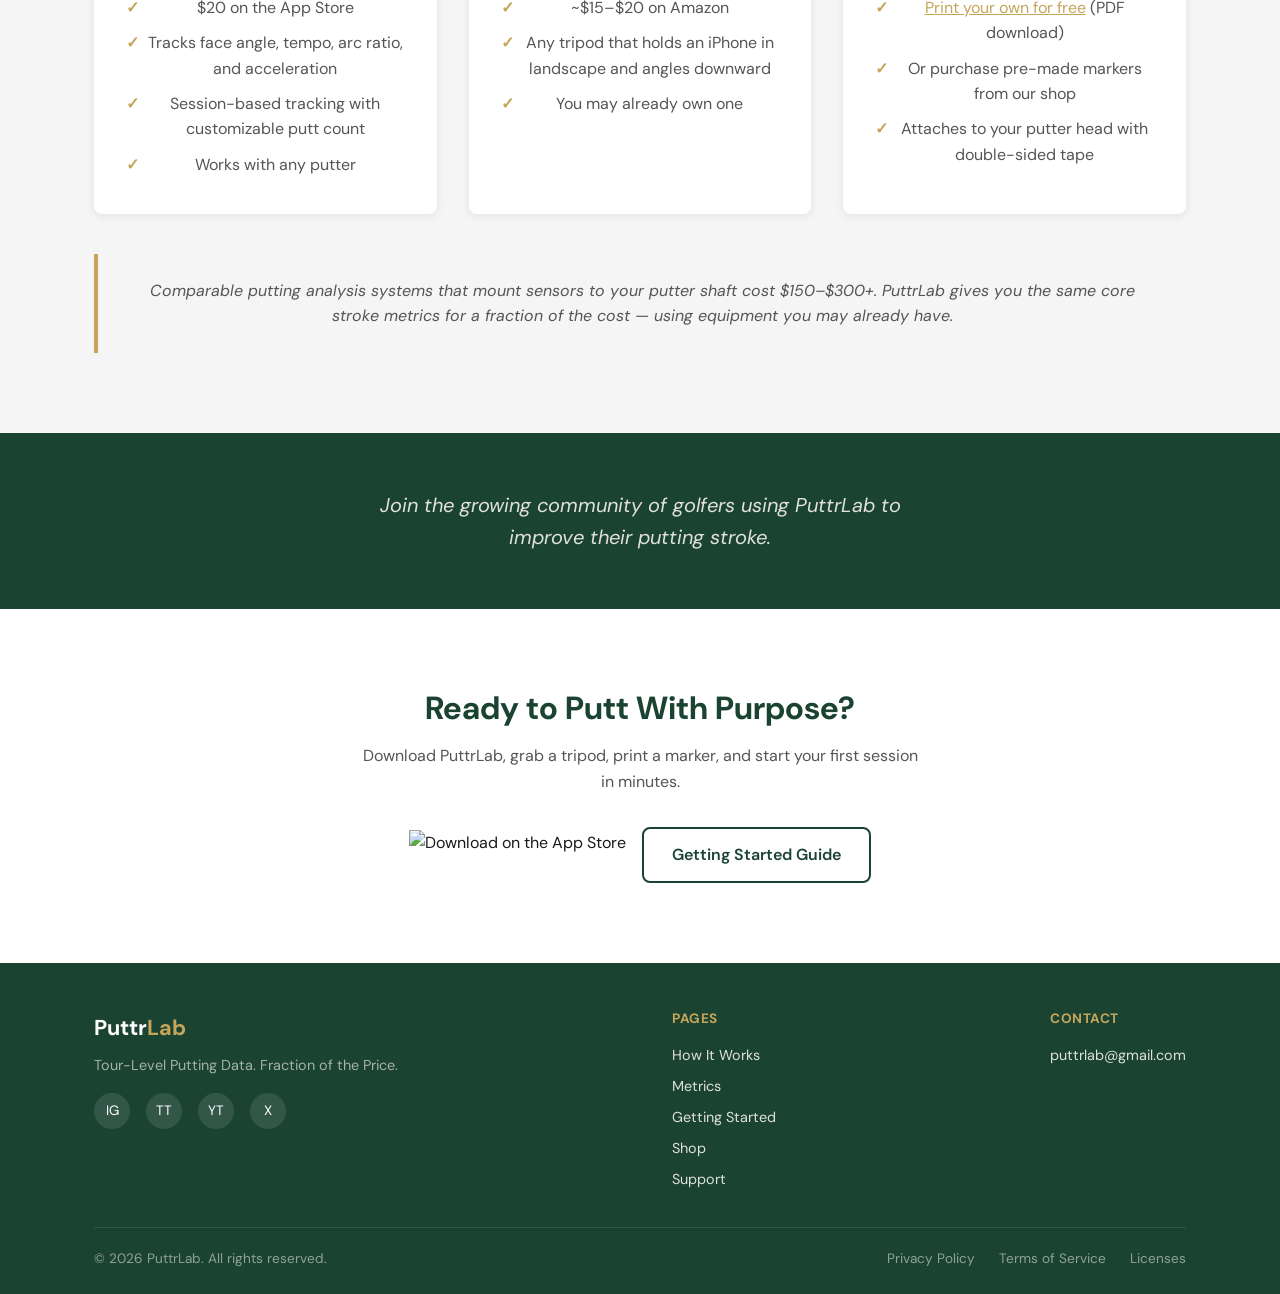
==== commit 74a8e877: "updated index to full website" ====
--- a/index.html
+++ b/index.html
@@ -13,53 +13,72 @@
 </head>
 <body>
 
-  <!-- HEADER (logo only, no nav) -->
+  <!-- HEADER -->
   <header class="header">
-    <div class="header__inner" style="justify-content: center;">
+    <div class="header__inner">
       <a href="index.html" class="header__logo"><img src="PuttrLab Logo.png" alt="PuttrLab" class="header__logo-img"><span>Puttr<span>Lab</span></span></a>
+      <nav class="header__nav">
+        <a href="index.html" class="active">Home</a>
+        <a href="how-it-works.html">How It Works</a>
+        <a href="metrics.html">Metrics</a>
+        <a href="getting-started.html">Getting Started</a>
+        <a href="shop.html">Shop</a>
+        <a href="support.html">Support</a>
+        <a href="https://apps.apple.com/us/app/puttrlab/id6760943069" class="header__cta-badge" target="_blank" rel="noopener noreferrer"><img src="Download_on_the_App_Store_Badge_US-UK_RGB_wht_092917.svg" alt="Download on the App Store" style="height: 40px; display: block;"></a>
+      </nav>
+      <button class="hamburger" aria-label="Toggle navigation">
+        <span></span><span></span><span></span>
+      </button>
     </div>
   </header>
 
   <!-- HERO -->
-  <section class="hero" style="text-align: center; padding: 5rem 0 4rem;">
+  <section class="hero">
     <div class="container">
-      <h1>Tour-Level Putting Data.<br>Fraction of the Price.</h1>
-      <p style="max-width: 640px; margin: 1.25rem auto 2rem; font-size: 1.15rem; color: var(--text-light);">PuttrLab uses your iPhone camera and a simple tracking marker to analyze your putting stroke — face angle, tempo, arc ratio, and acceleration — for under $40 total.</p>
-      <a href="#waitlist" class="btn btn--primary">Join the Waitlist</a>
-    </div>
-  </section>
-
-  <!-- VIDEO DEMO -->
-  <section class="section">
-    <div class="container text-center">
-      <h2>See It in Action</h2>
-      <p style="color: var(--text-muted); max-width: 560px; margin: 0 auto 1.5rem;">Watch a real putting session — stroke data captured in real time, right on your iPhone.</p>
-      <div style="max-width: 560px; margin: 0 auto; border-radius: var(--radius); overflow: hidden; box-shadow: var(--shadow-md);">
-        <!-- Replace src with your demo video -->
-        <video autoplay loop muted playsinline style="width: 100%; display: block;">
-          <source src="" type="video/mp4">
-          Your browser does not support the video tag.
-        </video>
+      <div class="hero__content">
+        <h1>Tour-Level Putting Data. Fraction of the Price.</h1>
+        <p>PuttrLab uses your iPhone camera and a simple tracking marker to analyze your putting stroke — face angle, tempo, arc ratio, and acceleration — for under $40 total.</p>
+        <div class="hero__buttons">
+          <a href="https://apps.apple.com/us/app/puttrlab/id6760943069" target="_blank" rel="noopener noreferrer" style="display: inline-block;"><img src="Download_on_the_App_Store_Badge_US-UK_RGB_wht_092917.svg" alt="Download on the App Store" style="height: 52px; display: block;"></a>
+          <a href="how-it-works.html" class="btn btn--secondary">See How It Works</a>
+        </div>
+      </div>
+      <div class="hero__media">
+        <div class="hero__media-slot">
+          <!-- Replace src with your image file path -->
+          <img src="PuttrLabHomepageImage.jpg">
+        </div>
+        <div class="hero__media-slot">
+          <!-- Replace src with your .mp4 file path -->
+          <video autoplay loop muted playsinline>
+            <source src="PuttrLabHomescreenAnimation.mp4" type="video/mp4">
+            Your browser does not support the video tag.
+          </video>
+        </div>
       </div>
     </div>
   </section>
 
-  <!-- PRICE COMPARISON -->
-  <section class="section section--dark" style="text-align: center; padding: 3.5rem 0;">
+  <!-- THE PROBLEM -->
+  <section class="section">
     <div class="container">
-      <p style="font-size: 1.35rem; color: var(--text-light); max-width: 600px; margin: 0 auto;">Comparable putting analysis systems cost <strong style="color: var(--gold);">$150–$300+</strong>.<br>PuttrLab: <strong style="color: var(--gold);">under $40</strong>.</p>
+      <h2>The Most Important Part of Your Game Is the Least Measured.</h2>
+      <br>
+      <p>Putting accounts for roughly 35–40% of all strokes in a round of golf. PGA Tour pros make only about 40% of their putts from 10 feet. For a 15-handicap amateur, that number drops far below 30%. The difference between a scratch golfer and a 15-handicap from a short range alone can be 10+ percentage points.</p>
+      <p>The path to lower scores isn't a new driver — it's a more consistent putting stroke. But until now, getting real data on your stroke meant spending $150–$300+ on shaft-mounted sensors or dedicated putting systems. Most golfers just guess what's wrong and hope for the best.</p>
+      <p><strong>PuttrLab changes that.</strong></p>
     </div>
   </section>
 
-  <!-- EVERYTHING YOU NEED -->
+  <!-- HOW IT'S DIFFERENT -->
   <section class="section section--alt">
     <div class="container text-center">
-      <h2>Everything You Need</h2>
-      <div class="card-grid" style="max-width: 960px; margin: 2.5rem auto 0;">
+      <h2>Everything You Need for Under $40</h2>
+      <div class="card-grid">
         <div class="card">
           <h3>PuttrLab App</h3>
           <ul>
-            <li>Coming soon to the App Store — $20</li>
+            <li>$20 on the App Store</li>
             <li>Tracks face angle, tempo, arc ratio, and acceleration</li>
             <li>Session-based tracking with customizable putt count</li>
             <li>Works with any putter</li>
@@ -76,54 +95,70 @@
         <div class="card">
           <h3>Tracking Marker</h3>
           <ul>
-            <li>Print your own tracking marker for free</li>
-            <li>Or purchase pre-made trackers from the shop</li>
-            <li>Easily attaches to your putter head</li>
+            <li><a href="PuttrLabPrintableTrackers.pdf" download style="color: var(--gold); text-decoration: underline;">Print your own for free</a> (PDF download)</li>
+            <li>Or purchase pre-made markers from our shop</li>
+            <li>Attaches to your putter head with double-sided tape</li>
           </ul>
         </div>
+      </div>
+      <div class="callout">
+        Comparable putting analysis systems that mount sensors to your putter shaft cost $150–$300+. PuttrLab gives you the same core stroke metrics for a fraction of the cost — using equipment you may already have.
       </div>
     </div>
   </section>
 
-  <!-- COMPELLING STAT -->
-  <section class="section" style="text-align: center;">
+  <!-- SOCIAL PROOF -->
+  <section class="social-proof">
     <div class="container">
-      <p style="font-size: 1.2rem; color: var(--text-muted); max-width: 640px; margin: 0 auto;">Putting accounts for roughly 35–40% of your strokes in a round of golf.<br>Most golfers have <strong style="color: var(--green-dark);">zero data</strong> on their stroke.</p>
+      <p>Join the growing community of golfers using PuttrLab to improve their putting stroke.</p>
     </div>
   </section>
 
-  <!-- COMING SOON + WAITLIST -->
-  <section class="section section--dark" id="waitlist" style="text-align: center;">
+  <!-- BOTTOM CTA -->
+  <section class="cta-section">
     <div class="container">
-      <h2 style="color: var(--white); margin-bottom: 0.75rem;">Coming Soon</h2>
-      <p style="color: var(--text-light); max-width: 520px; margin: 0 auto 0.5rem;">Be the first to know when PuttrLab launches. Sign up for the waitlist and get:</p>
-      <ul style="list-style: none; padding: 0; margin: 0 auto 2rem; max-width: 360px; text-align: left;">
-        <li style="padding: 0.35rem 0 0.35rem 1.25rem; position: relative; color: var(--text-light);"><span style="position: absolute; left: 0; color: var(--gold); font-weight: 700;">&#10003;</span> Early access to the app</li>
-        <li style="padding: 0.35rem 0 0.35rem 1.25rem; position: relative; color: var(--text-light);"><span style="position: absolute; left: 0; color: var(--gold); font-weight: 700;">&#10003;</span> Launch-day pricing</li>
-        <li style="padding: 0.35rem 0 0.35rem 1.25rem; position: relative; color: var(--text-light);"><span style="position: absolute; left: 0; color: var(--gold); font-weight: 700;">&#10003;</span> Setup guide and tips</li>
-      </ul>
-
-      <form action="https://formspree.io/f/xbdpkrje" method="POST" style="max-width: 480px; margin: 0 auto;">
-        <div style="display: flex; gap: 0.75rem; flex-wrap: wrap; justify-content: center;">
-          <input type="email" name="email" placeholder="Enter your email" required
-            style="flex: 1; min-width: 240px; padding: 0.85rem 1rem; border: 2px solid rgba(255,255,255,0.2); border-radius: var(--radius); background: rgba(255,255,255,0.1); color: var(--white); font-family: var(--font-body); font-size: 1rem;">
-          <button type="submit" class="btn btn--primary">Join Waitlist</button>
-        </div>
-        <input type="hidden" name="_subject" value="New PuttrLab Waitlist Signup">
-      </form>
-
-      <p style="color: rgba(255,255,255,0.4); font-size: 0.8rem; margin-top: 1rem;">No spam. Unsubscribe anytime. Email collected via <a href="https://formspree.io" target="_blank" rel="noopener noreferrer" style="color: rgba(255,255,255,0.4); text-decoration: underline;">Formspree</a>.</p>
+      <h2>Ready to Putt With Purpose?</h2>
+      <p>Download PuttrLab, grab a tripod, print a marker, and start your first session in minutes.</p>
+      <div>
+        <a href="https://apps.apple.com/us/app/puttrlab/id6760943069" target="_blank" rel="noopener noreferrer" style="display: inline-block; vertical-align: middle; margin-right: 0.75rem;"><img src="Download_on_the_App_Store_Badge_US-UK_RGB_wht_092917.svg" alt="Download on the App Store" style="height: 52px; display: block;"></a>
+        <a href="getting-started.html" class="btn btn--outline">Getting Started Guide</a>
+      </div>
     </div>
   </section>
 
-  <!-- MINIMAL FOOTER -->
-  <footer class="footer" style="padding: 1.5rem 0;">
+  <!-- FOOTER -->
+  <footer class="footer">
     <div class="container">
-      <div class="footer__bottom" style="border-top: none; padding-top: 0;">
+      <div class="footer__inner">
+        <div>
+          <div class="footer__brand">Puttr<span>Lab</span></div>
+          <p class="footer__tagline">Tour-Level Putting Data. Fraction of the Price.</p>
+          <div class="footer__socials">
+            <a href="#" aria-label="Instagram">IG</a>
+            <a href="#" aria-label="TikTok">TT</a>
+            <a href="#" aria-label="YouTube">YT</a>
+            <a href="#" aria-label="X / Twitter">X</a>
+          </div>
+        </div>
+        <div class="footer__links">
+          <h4>Pages</h4>
+          <a href="how-it-works.html">How It Works</a>
+          <a href="metrics.html">Metrics</a>
+          <a href="getting-started.html">Getting Started</a>
+          <a href="shop.html">Shop</a>
+          <a href="support.html">Support</a>
+        </div>
+        <div class="footer__links">
+          <h4>Contact</h4>
+          <a href="mailto:puttrlab@gmail.com">puttrlab@gmail.com</a>
+        </div>
+      </div>
+      <div class="footer__bottom">
         <span>&copy; 2026 PuttrLab. All rights reserved.</span>
         <div class="footer__legal">
           <a href="privacy.html">Privacy Policy</a>
           <a href="terms.html">Terms of Service</a>
+          <a href="licenses.html">Licenses</a>
         </div>
       </div>
     </div>
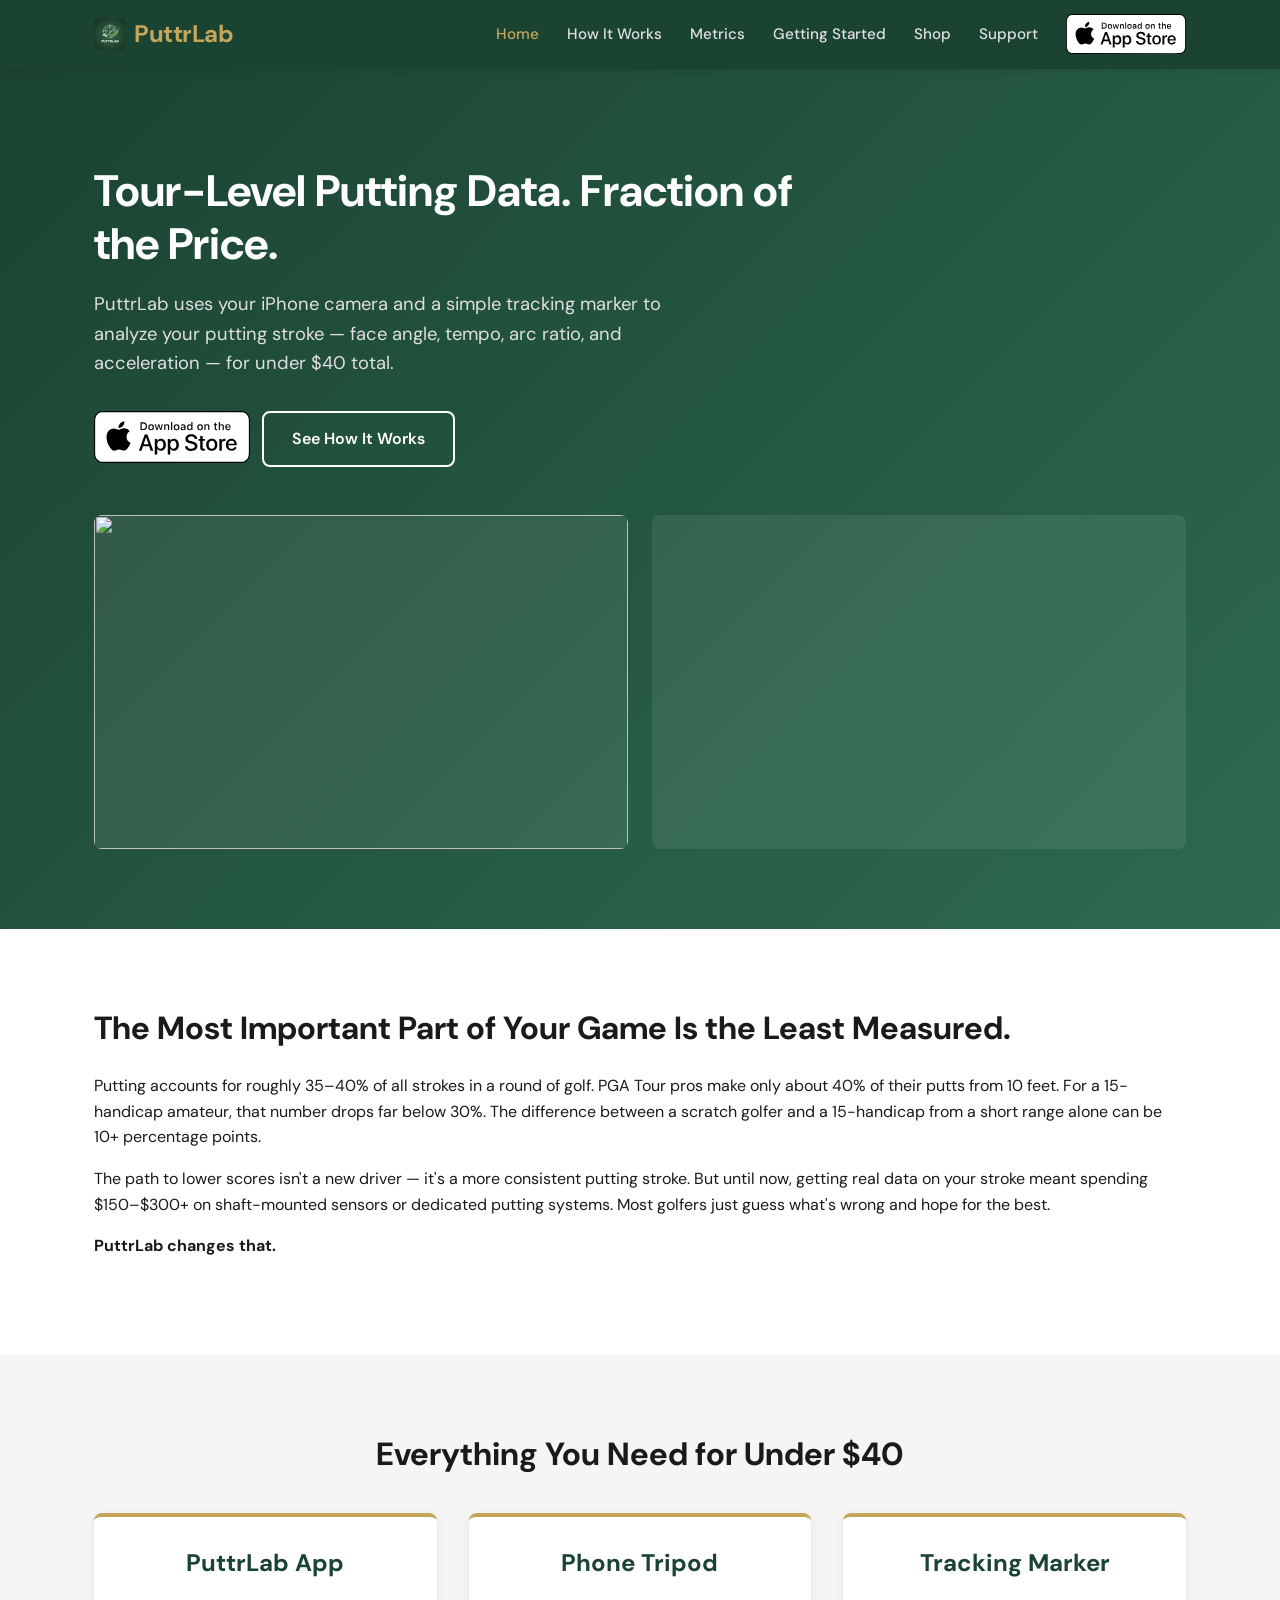
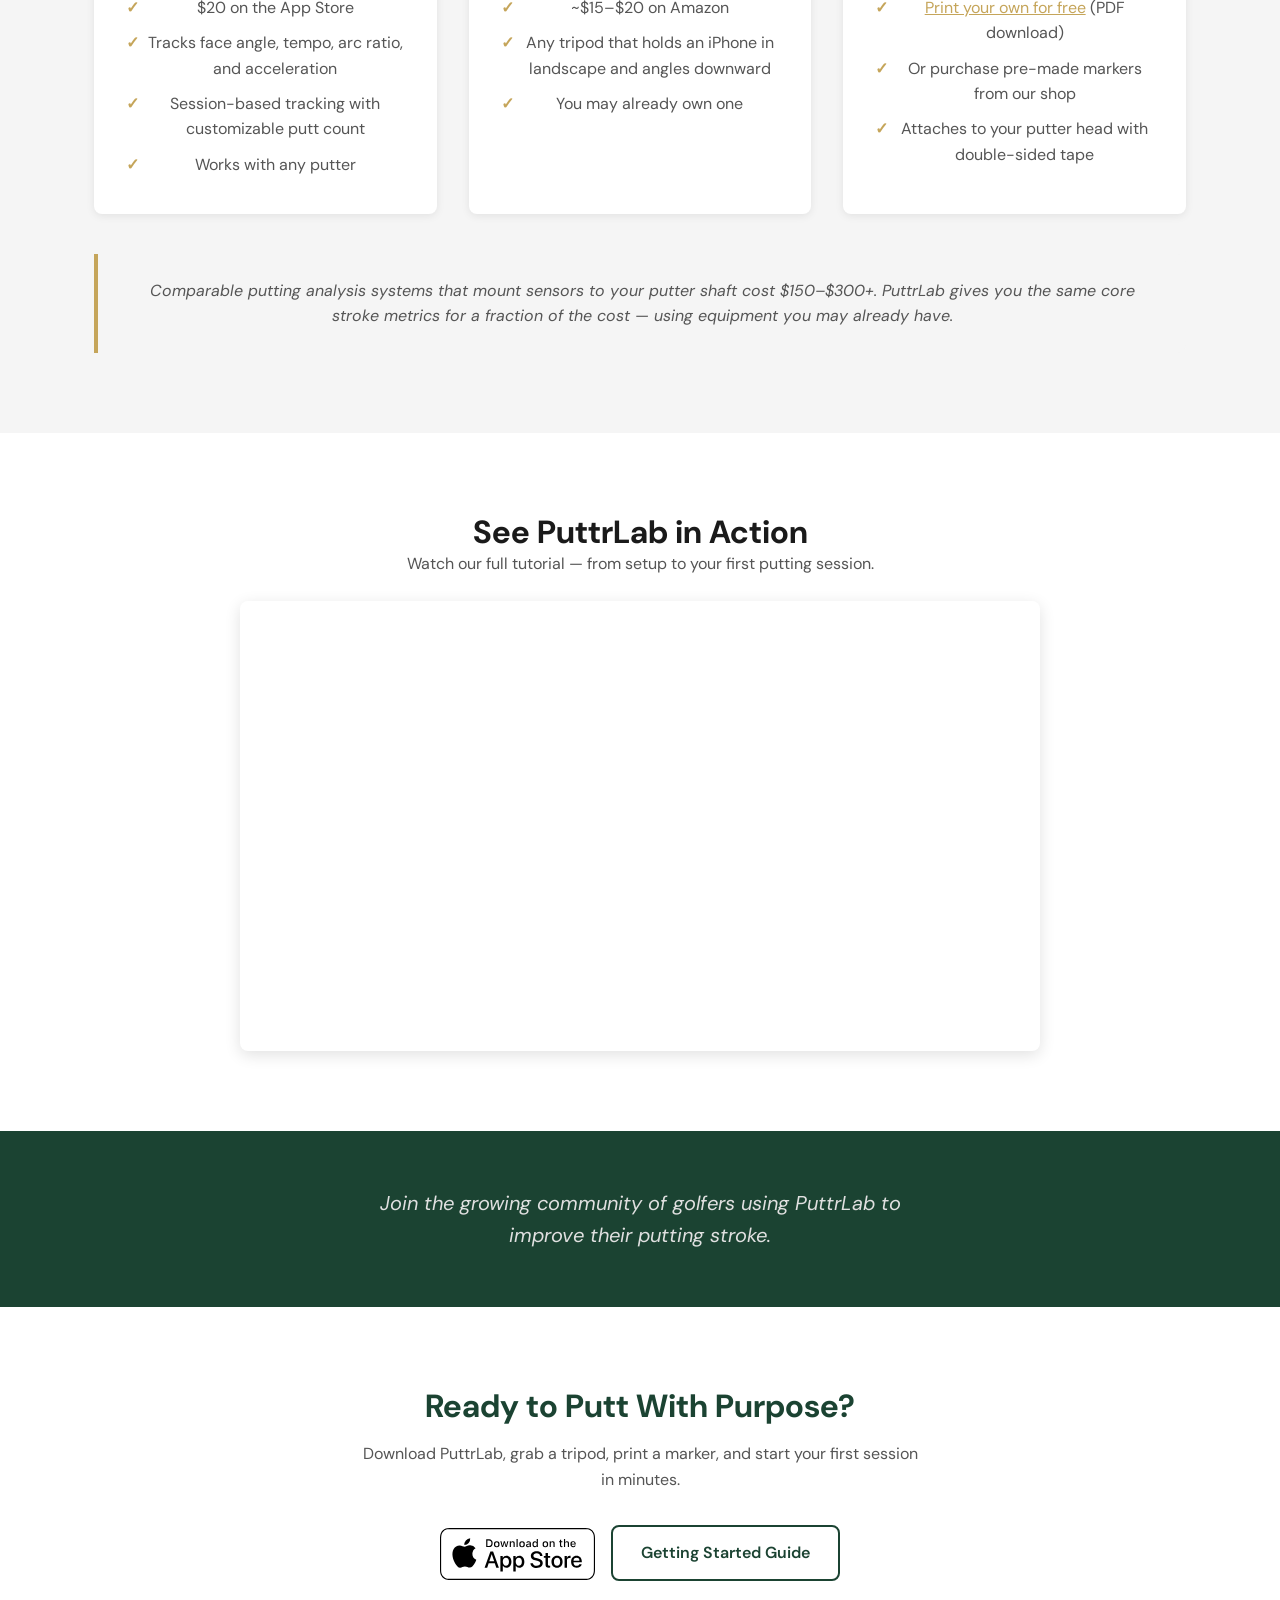
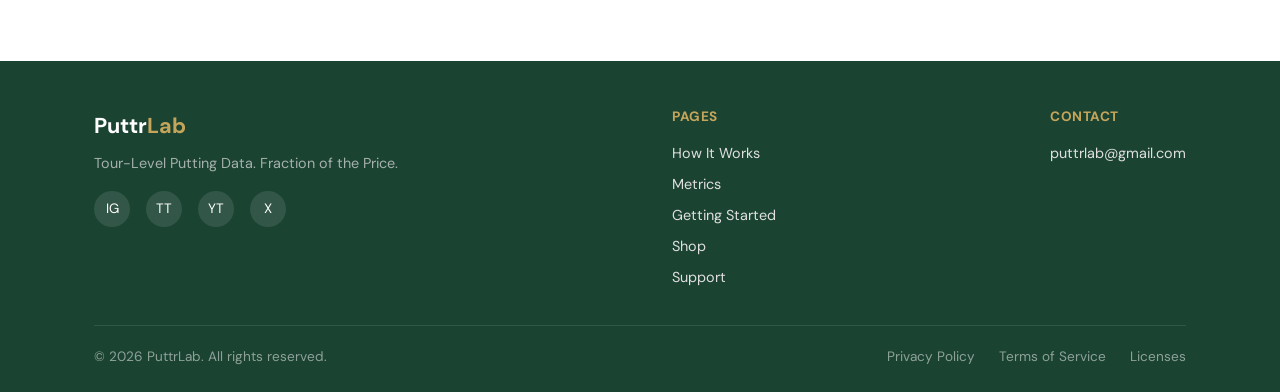
==== commit 66e44f2d: "Updated index and getting started" ====
--- a/index.html
+++ b/index.html
@@ -107,6 +107,17 @@
     </div>
   </section>
 
+  <!-- VIDEO TUTORIAL -->
+  <section class="section">
+    <div class="container text-center">
+      <h2>See PuttrLab in Action</h2>
+      <p style="color: var(--text-muted); max-width: 640px; margin: 0 auto;">Watch our full tutorial — from setup to your first putting session.</p>
+      <div style="max-width: 800px; margin: 1.5rem auto 0; aspect-ratio: 16 / 9; border-radius: var(--radius); overflow: hidden; box-shadow: var(--shadow-md);">
+        <iframe src="https://www.youtube.com/embed/t-ApNaJtdsc" title="PuttrLab Setup Tutorial" frameborder="0" allow="accelerometer; autoplay; clipboard-write; encrypted-media; gyroscope; picture-in-picture; web-share" referrerpolicy="strict-origin-when-cross-origin" allowfullscreen style="width: 100%; height: 100%; border: 0; display: block;"></iframe>
+      </div>
+    </div>
+  </section>
+
   <!-- SOCIAL PROOF -->
   <section class="social-proof">
     <div class="container">
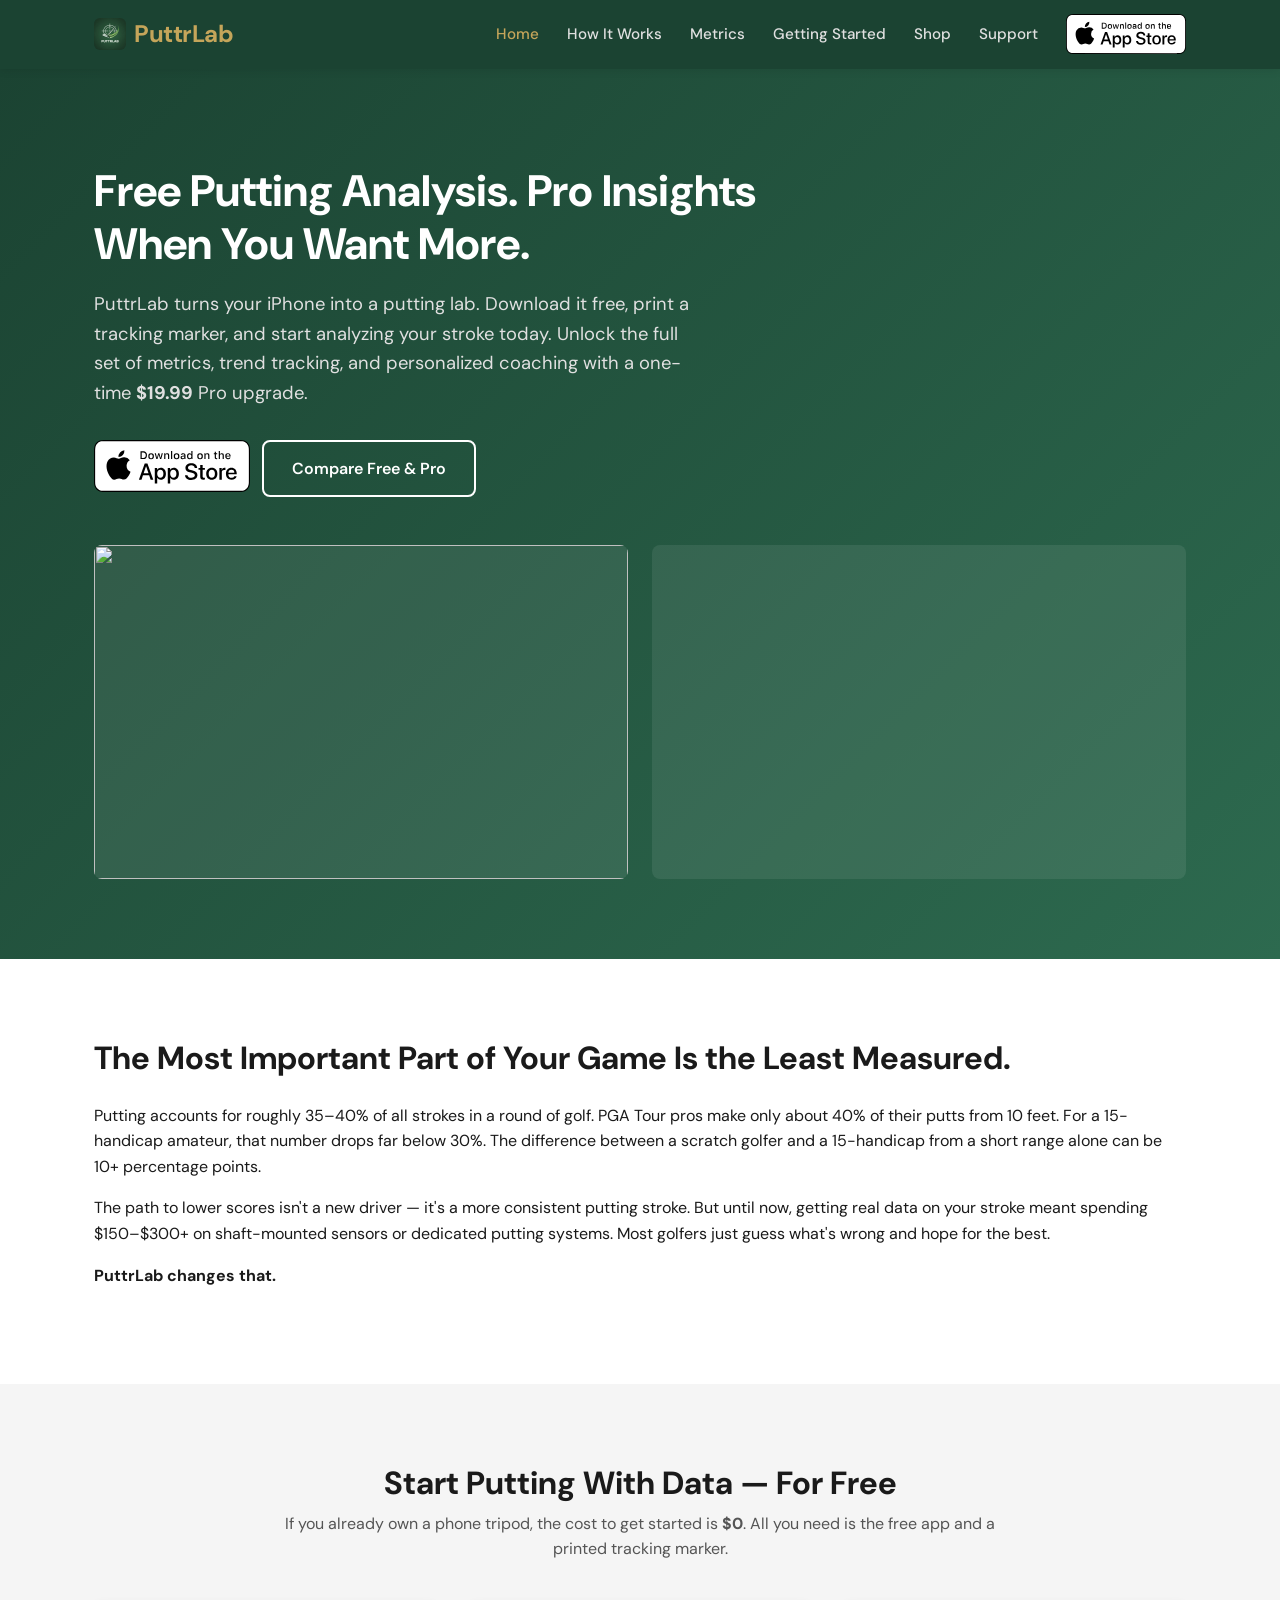
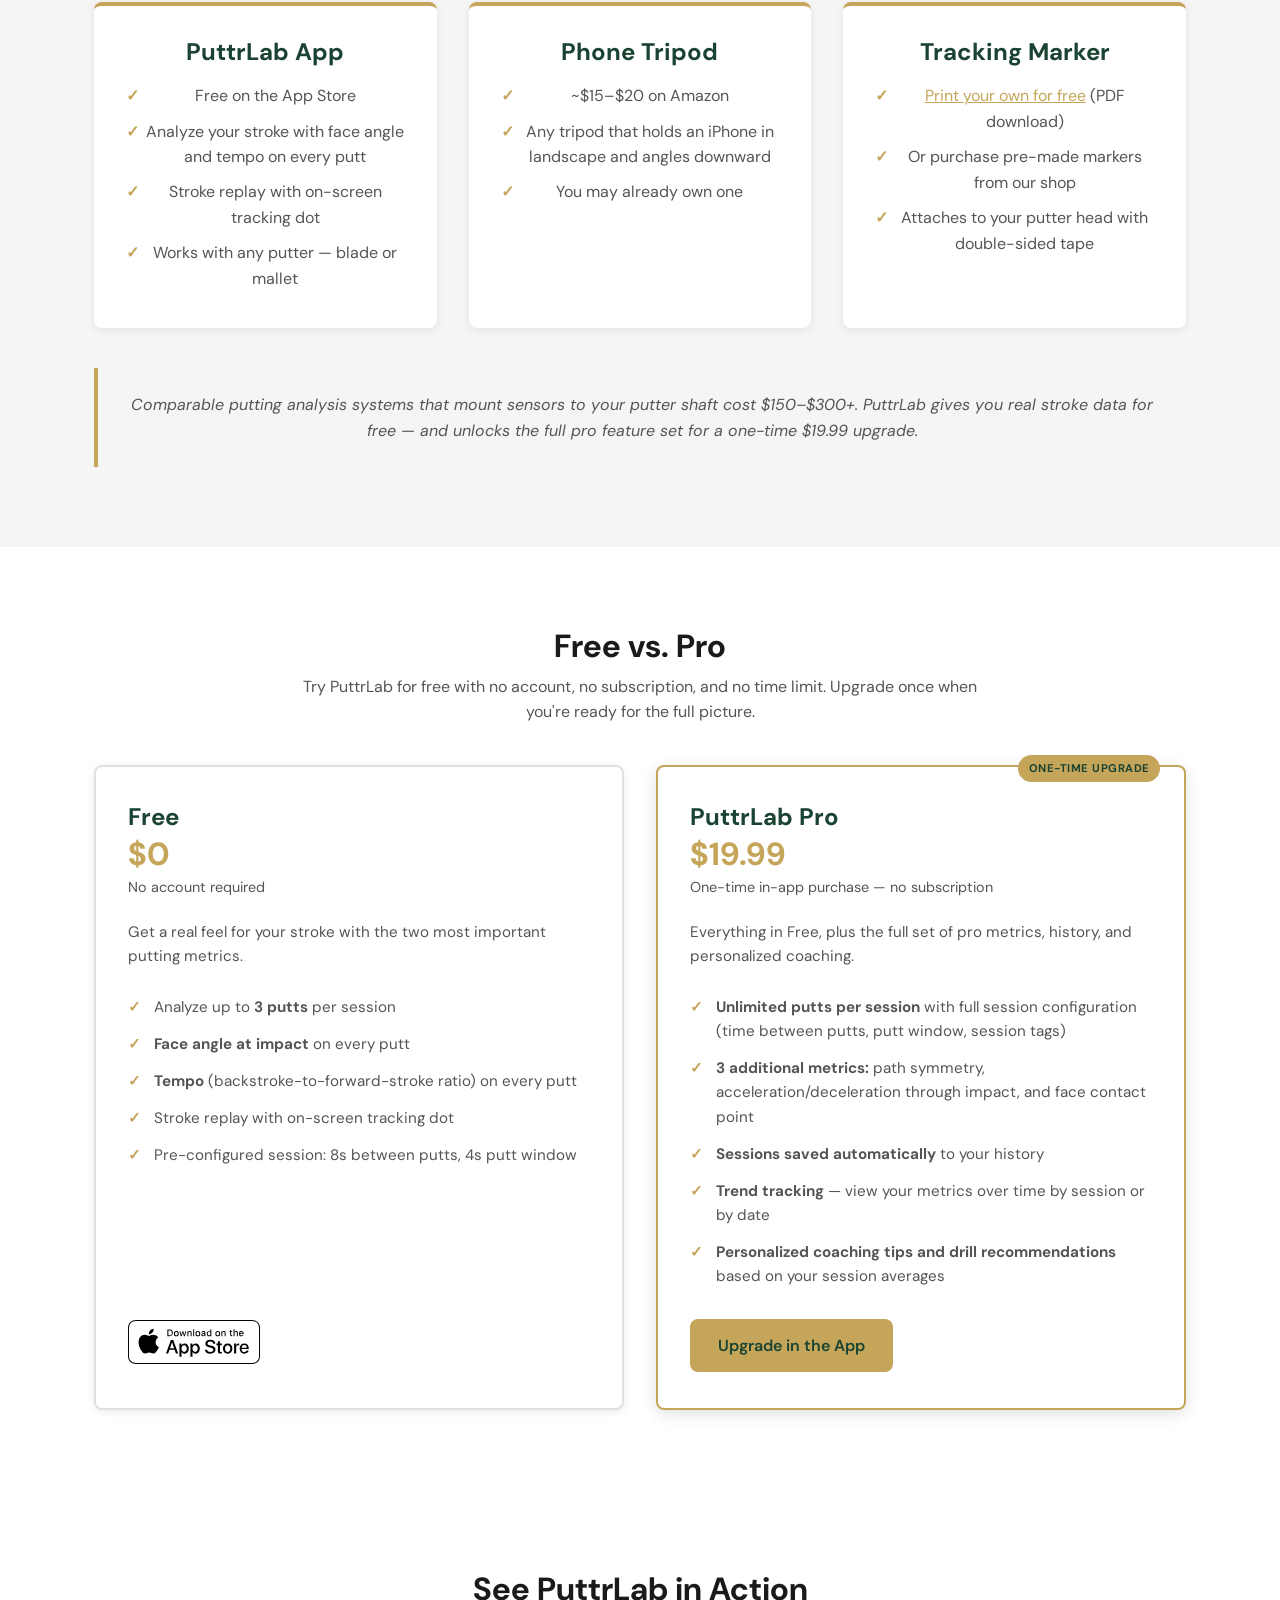
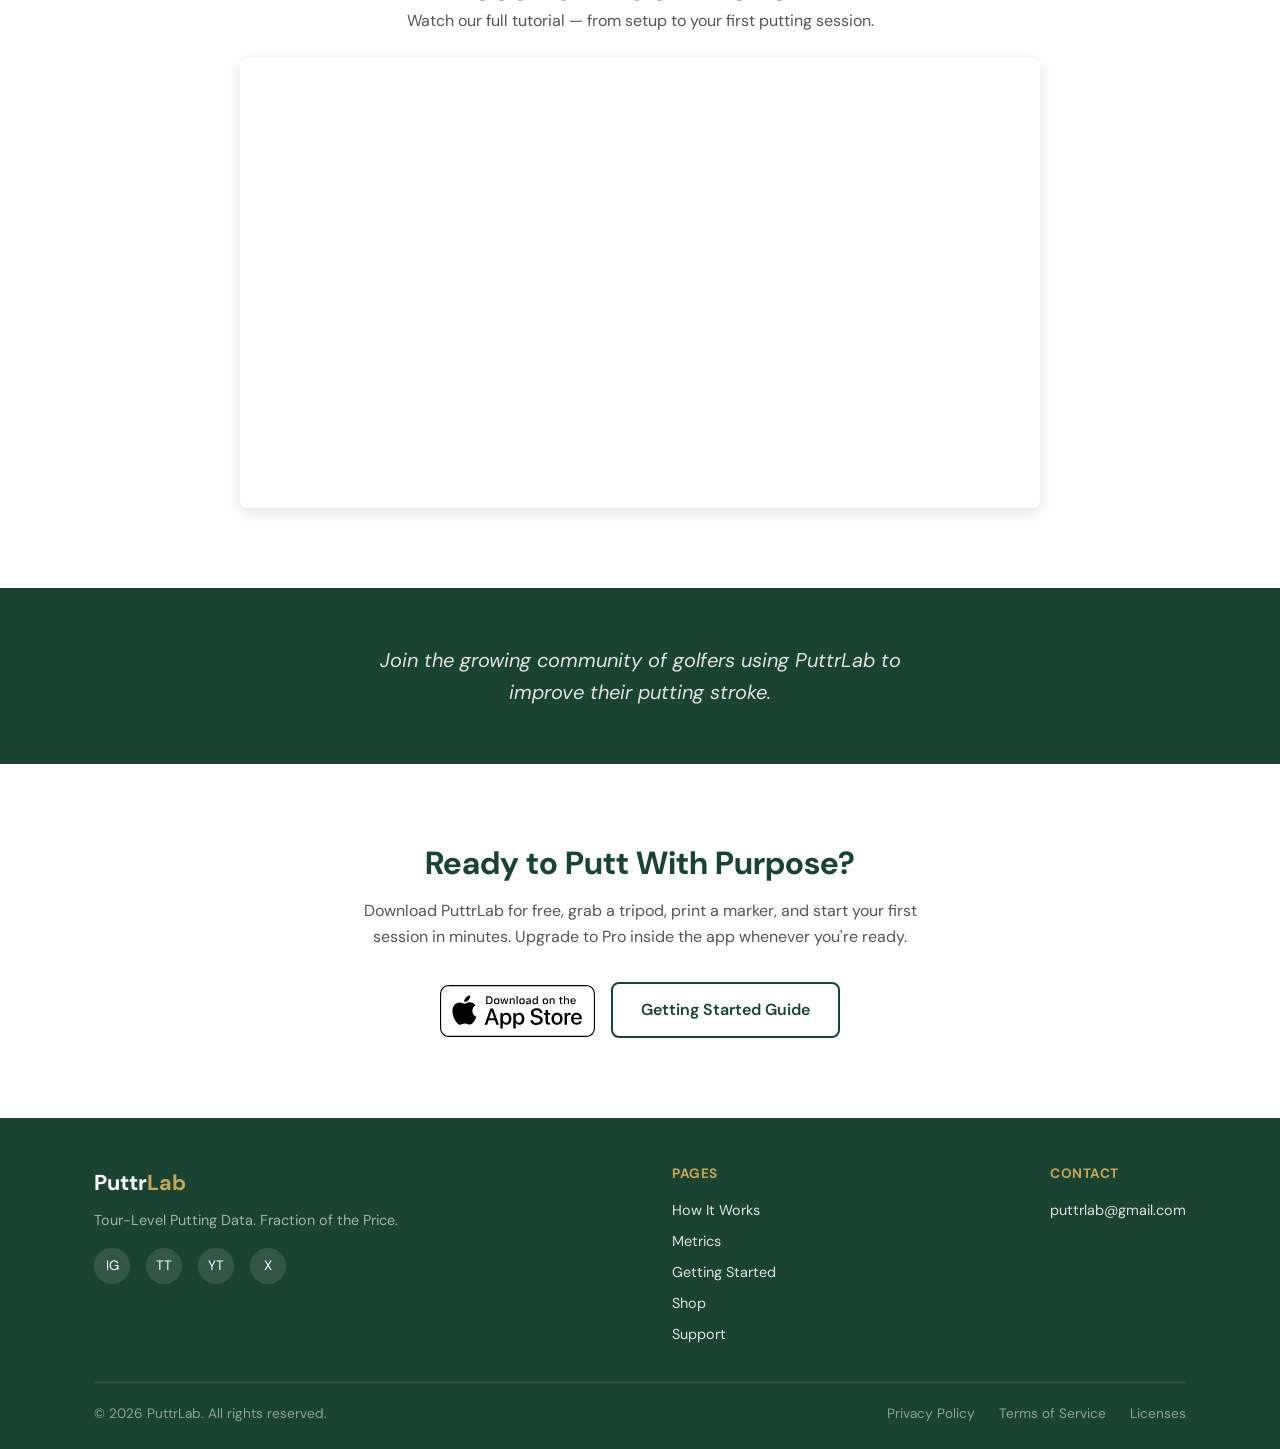
==== commit caa503f5: "updated several to new free/pro split" ====
--- a/index.html
+++ b/index.html
@@ -3,8 +3,8 @@
 <head>
   <meta charset="UTF-8">
   <meta name="viewport" content="width=device-width, initial-scale=1.0">
-  <title>PuttrLab — Tour-Level Putting Data. Fraction of the Price.</title>
-  <meta name="description" content="PuttrLab uses your iPhone camera and a simple tracking marker to analyze your putting stroke — face angle, tempo, arc ratio, and acceleration — for under $40 total.">
+  <title>PuttrLab — Free Putting Analysis for Your iPhone</title>
+  <meta name="description" content="PuttrLab uses your iPhone camera and a printable tracking marker to analyze your putting stroke. Free to download. Unlock the full set of metrics, trends, and coaching tips with a one-time $19.99 Pro upgrade.">
   <link rel="preconnect" href="https://fonts.googleapis.com">
   <link rel="preconnect" href="https://fonts.gstatic.com" crossorigin>
   <link href="https://fonts.googleapis.com/css2?family=DM+Sans:ital,opsz,wght@0,9..40,400;0,9..40,500;0,9..40,600;0,9..40,700&display=swap" rel="stylesheet">
@@ -36,11 +36,11 @@
   <section class="hero">
     <div class="container">
       <div class="hero__content">
-        <h1>Tour-Level Putting Data. Fraction of the Price.</h1>
-        <p>PuttrLab uses your iPhone camera and a simple tracking marker to analyze your putting stroke — face angle, tempo, arc ratio, and acceleration — for under $40 total.</p>
+        <h1>Free Putting Analysis. Pro Insights When You Want More.</h1>
+        <p>PuttrLab turns your iPhone into a putting lab. Download it free, print a tracking marker, and start analyzing your stroke today. Unlock the full set of metrics, trend tracking, and personalized coaching with a one-time <strong>$19.99</strong> Pro upgrade.</p>
         <div class="hero__buttons">
           <a href="https://apps.apple.com/us/app/puttrlab/id6760943069" target="_blank" rel="noopener noreferrer" style="display: inline-block;"><img src="Download_on_the_App_Store_Badge_US-UK_RGB_wht_092917.svg" alt="Download on the App Store" style="height: 52px; display: block;"></a>
-          <a href="how-it-works.html" class="btn btn--secondary">See How It Works</a>
+          <a href="#tiers" class="btn btn--secondary">Compare Free &amp; Pro</a>
         </div>
       </div>
       <div class="hero__media">
@@ -73,15 +73,16 @@
   <!-- HOW IT'S DIFFERENT -->
   <section class="section section--alt">
     <div class="container text-center">
-      <h2>Everything You Need for Under $40</h2>
+      <h2>Start Putting With Data — For Free</h2>
+      <p style="color: var(--text-muted); max-width: 720px; margin: 0.5rem auto 0;">If you already own a phone tripod, the cost to get started is <strong>$0</strong>. All you need is the free app and a printed tracking marker.</p>
       <div class="card-grid">
         <div class="card">
           <h3>PuttrLab App</h3>
           <ul>
-            <li>$20 on the App Store</li>
-            <li>Tracks face angle, tempo, arc ratio, and acceleration</li>
-            <li>Session-based tracking with customizable putt count</li>
-            <li>Works with any putter</li>
+            <li>Free on the App Store</li>
+            <li>Analyze your stroke with face angle and tempo on every putt</li>
+            <li>Stroke replay with on-screen tracking dot</li>
+            <li>Works with any putter — blade or mallet</li>
           </ul>
         </div>
         <div class="card">
@@ -102,7 +103,60 @@
         </div>
       </div>
       <div class="callout">
-        Comparable putting analysis systems that mount sensors to your putter shaft cost $150–$300+. PuttrLab gives you the same core stroke metrics for a fraction of the cost — using equipment you may already have.
+        Comparable putting analysis systems that mount sensors to your putter shaft cost $150–$300+. PuttrLab gives you real stroke data for free — and unlocks the full pro feature set for a one-time $19.99 upgrade.
+      </div>
+    </div>
+  </section>
+
+  <!-- FREE vs PRO -->
+  <section class="section" id="tiers">
+    <div class="container text-center">
+      <h2>Free vs. Pro</h2>
+      <p style="color: var(--text-muted); max-width: 680px; margin: 0.5rem auto 0;">Try PuttrLab for free with no account, no subscription, and no time limit. Upgrade once when you're ready for the full picture.</p>
+
+      <div class="tier-grid">
+
+        <!-- FREE -->
+        <div class="tier">
+          <div class="tier__header">
+            <h3>Free</h3>
+            <div class="tier__price">$0</div>
+            <div class="tier__price-note">No account required</div>
+            <p class="tier__subtitle">Get a real feel for your stroke with the two most important putting metrics.</p>
+          </div>
+          <ul class="tier__features">
+            <li>Analyze up to <strong>3 putts</strong> per session</li>
+            <li><strong>Face angle at impact</strong> on every putt</li>
+            <li><strong>Tempo</strong> (backstroke-to-forward-stroke ratio) on every putt</li>
+            <li>Stroke replay with on-screen tracking dot</li>
+            <li>Pre-configured session: 8s between putts, 4s putt window</li>
+          </ul>
+          <div class="tier__cta">
+            <a href="https://apps.apple.com/us/app/puttrlab/id6760943069" target="_blank" rel="noopener noreferrer" style="display: inline-block;"><img src="Download_on_the_App_Store_Badge_US-UK_RGB_wht_092917.svg" alt="Download on the App Store" style="height: 44px; display: block;"></a>
+          </div>
+        </div>
+
+        <!-- PRO -->
+        <div class="tier tier--pro">
+          <span class="tier__badge">One-Time Upgrade</span>
+          <div class="tier__header">
+            <h3>PuttrLab Pro</h3>
+            <div class="tier__price">$19.99</div>
+            <div class="tier__price-note">One-time in-app purchase — no subscription</div>
+            <p class="tier__subtitle">Everything in Free, plus the full set of pro metrics, history, and personalized coaching.</p>
+          </div>
+          <ul class="tier__features">
+            <li><strong>Unlimited putts per session</strong> with full session configuration (time between putts, putt window, session tags)</li>
+            <li><strong>3 additional metrics:</strong> path symmetry, acceleration/deceleration through impact, and face contact point</li>
+            <li><strong>Sessions saved automatically</strong> to your history</li>
+            <li><strong>Trend tracking</strong> — view your metrics over time by session or by date</li>
+            <li><strong>Personalized coaching tips and drill recommendations</strong> based on your session averages</li>
+          </ul>
+          <div class="tier__cta">
+            <a href="https://apps.apple.com/us/app/puttrlab/id6760943069" target="_blank" rel="noopener noreferrer" class="btn btn--primary">Upgrade in the App</a>
+          </div>
+        </div>
+
       </div>
     </div>
   </section>
@@ -129,7 +183,7 @@
   <section class="cta-section">
     <div class="container">
       <h2>Ready to Putt With Purpose?</h2>
-      <p>Download PuttrLab, grab a tripod, print a marker, and start your first session in minutes.</p>
+      <p>Download PuttrLab for free, grab a tripod, print a marker, and start your first session in minutes. Upgrade to Pro inside the app whenever you're ready.</p>
       <div>
         <a href="https://apps.apple.com/us/app/puttrlab/id6760943069" target="_blank" rel="noopener noreferrer" style="display: inline-block; vertical-align: middle; margin-right: 0.75rem;"><img src="Download_on_the_App_Store_Badge_US-UK_RGB_wht_092917.svg" alt="Download on the App Store" style="height: 52px; display: block;"></a>
         <a href="getting-started.html" class="btn btn--outline">Getting Started Guide</a>
--- a/styles.css
+++ b/styles.css
@@ -514,6 +514,120 @@
   object-fit: cover;
 }
 
+/* ===== TIER COMPARISON (Free vs Pro) ===== */
+.tier-grid {
+  display: grid;
+  grid-template-columns: repeat(2, 1fr);
+  gap: 2rem;
+  margin-top: 2.5rem;
+  align-items: stretch;
+}
+
+.tier {
+  background: var(--white);
+  border-radius: var(--radius);
+  padding: 2.25rem 2rem;
+  box-shadow: var(--shadow-sm);
+  border: 2px solid #E0E0E0;
+  display: flex;
+  flex-direction: column;
+  position: relative;
+  text-align: left;
+}
+
+.tier--pro {
+  border-color: var(--gold);
+  box-shadow: var(--shadow-md);
+}
+
+.tier__badge {
+  position: absolute;
+  top: -0.75rem;
+  right: 1.5rem;
+  background: var(--gold);
+  color: var(--green-dark);
+  font-size: 0.7rem;
+  font-weight: 700;
+  letter-spacing: 0.5px;
+  text-transform: uppercase;
+  padding: 0.3rem 0.65rem;
+  border-radius: 999px;
+}
+
+.tier__header h3 {
+  color: var(--green-dark);
+  font-size: 1.5rem;
+  margin-bottom: 0.35rem;
+}
+
+.tier__price {
+  font-size: 2rem;
+  font-weight: 700;
+  color: var(--gold);
+  margin-bottom: 0.25rem;
+  line-height: 1.1;
+}
+
+.tier__price-note {
+  color: var(--text-muted);
+  font-size: 0.9rem;
+  margin-bottom: 1.25rem;
+}
+
+.tier__subtitle {
+  color: var(--text-muted);
+  font-size: 0.95rem;
+  margin-bottom: 1.25rem;
+}
+
+.tier__features {
+  margin: 0 0 1.5rem;
+  flex: 1;
+}
+
+.tier__features li {
+  padding: 0.4rem 0 0.4rem 1.6rem;
+  position: relative;
+  color: var(--text-muted);
+  font-size: 0.95rem;
+}
+
+.tier__features li::before {
+  content: "✓";
+  position: absolute;
+  left: 0;
+  top: 0.4rem;
+  color: var(--gold);
+  font-weight: 700;
+}
+
+.tier__cta {
+  margin-top: auto;
+}
+
+/* ===== METRIC TIER TAGS ===== */
+.metric__tag {
+  display: inline-block;
+  font-size: 0.7rem;
+  font-weight: 700;
+  letter-spacing: 0.5px;
+  text-transform: uppercase;
+  padding: 0.25rem 0.6rem;
+  border-radius: 999px;
+  margin-left: 0.5rem;
+  vertical-align: middle;
+}
+
+.metric__tag--free {
+  background: var(--green-medium);
+  color: var(--white);
+}
+
+.metric__tag--pro {
+  background: var(--gold);
+  color: var(--green-dark);
+}
+
 /* ===== CHECKLIST ===== */
 .checklist {
   display: grid;
@@ -1060,6 +1174,10 @@
     grid-template-columns: 1fr;
   }
 
+  .tier-grid {
+    grid-template-columns: 1fr;
+  }
+
   .section {
     padding: 3.5rem 0;
   }
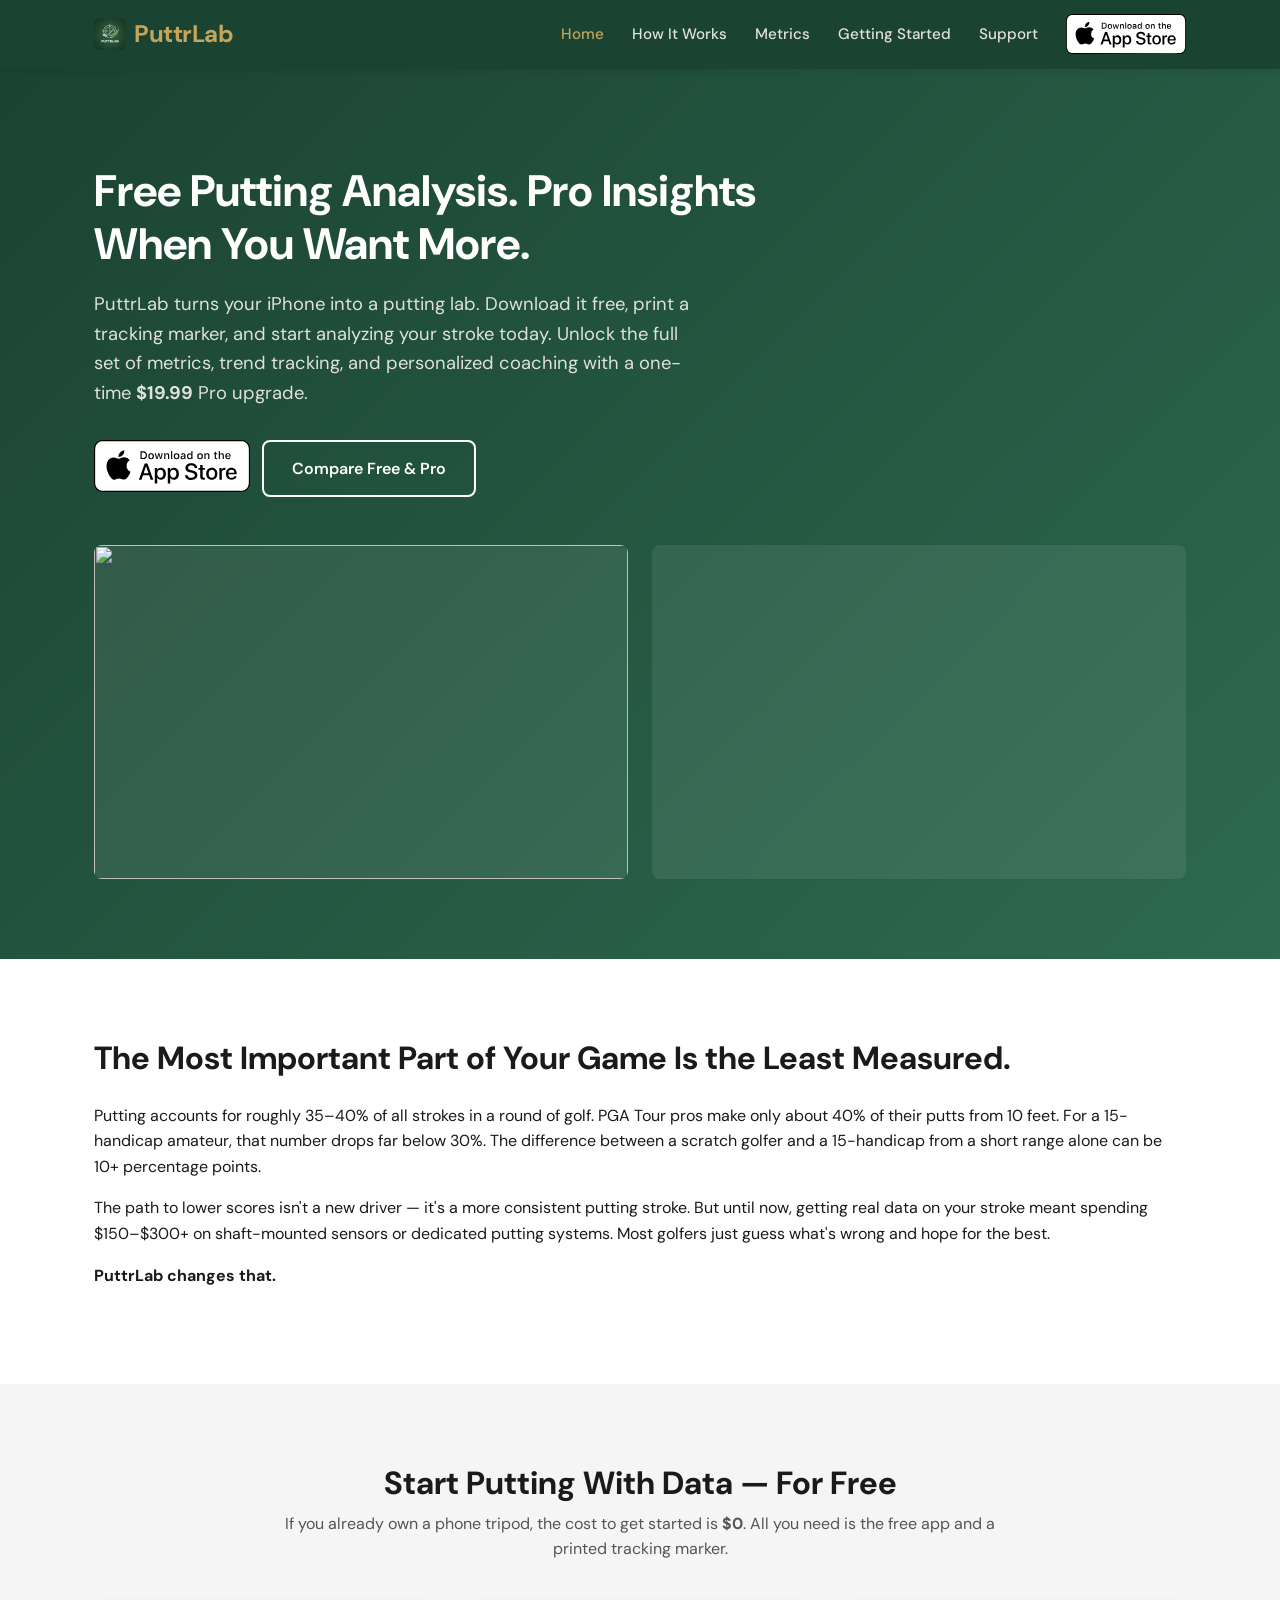
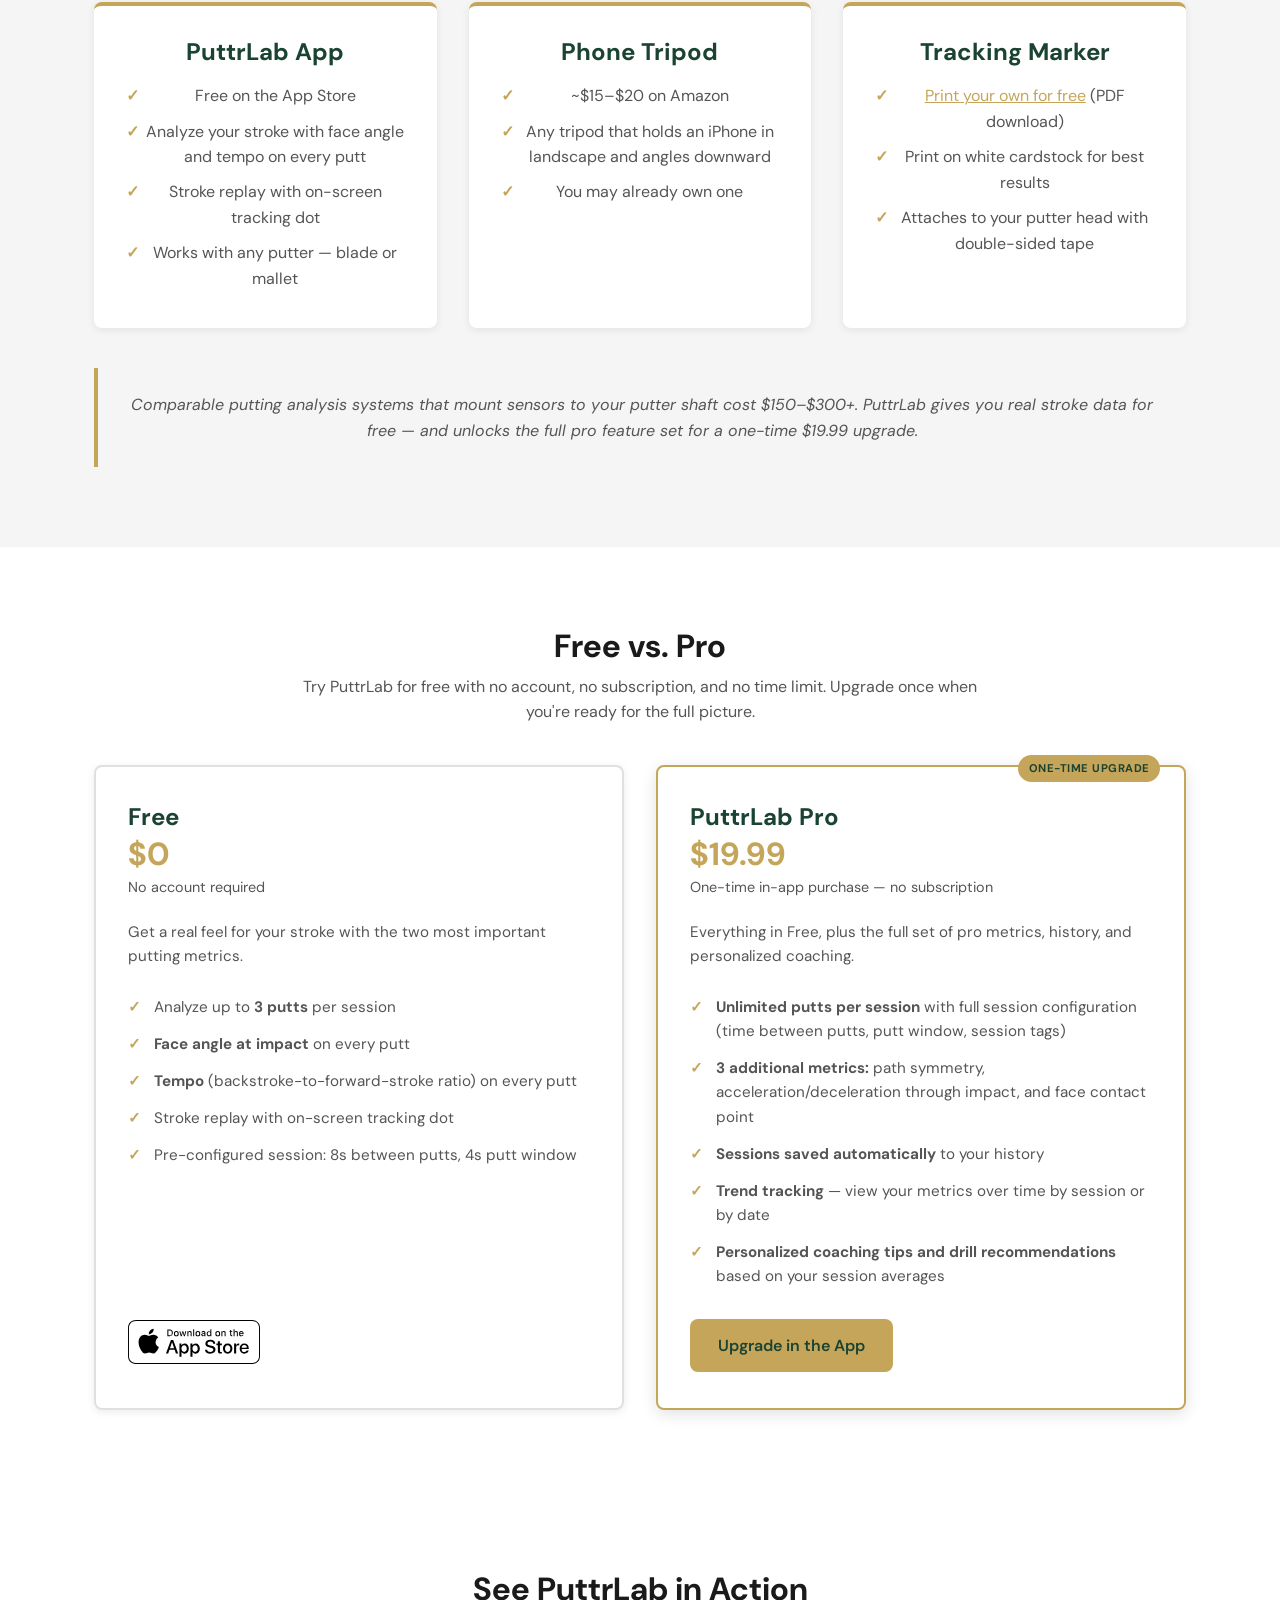
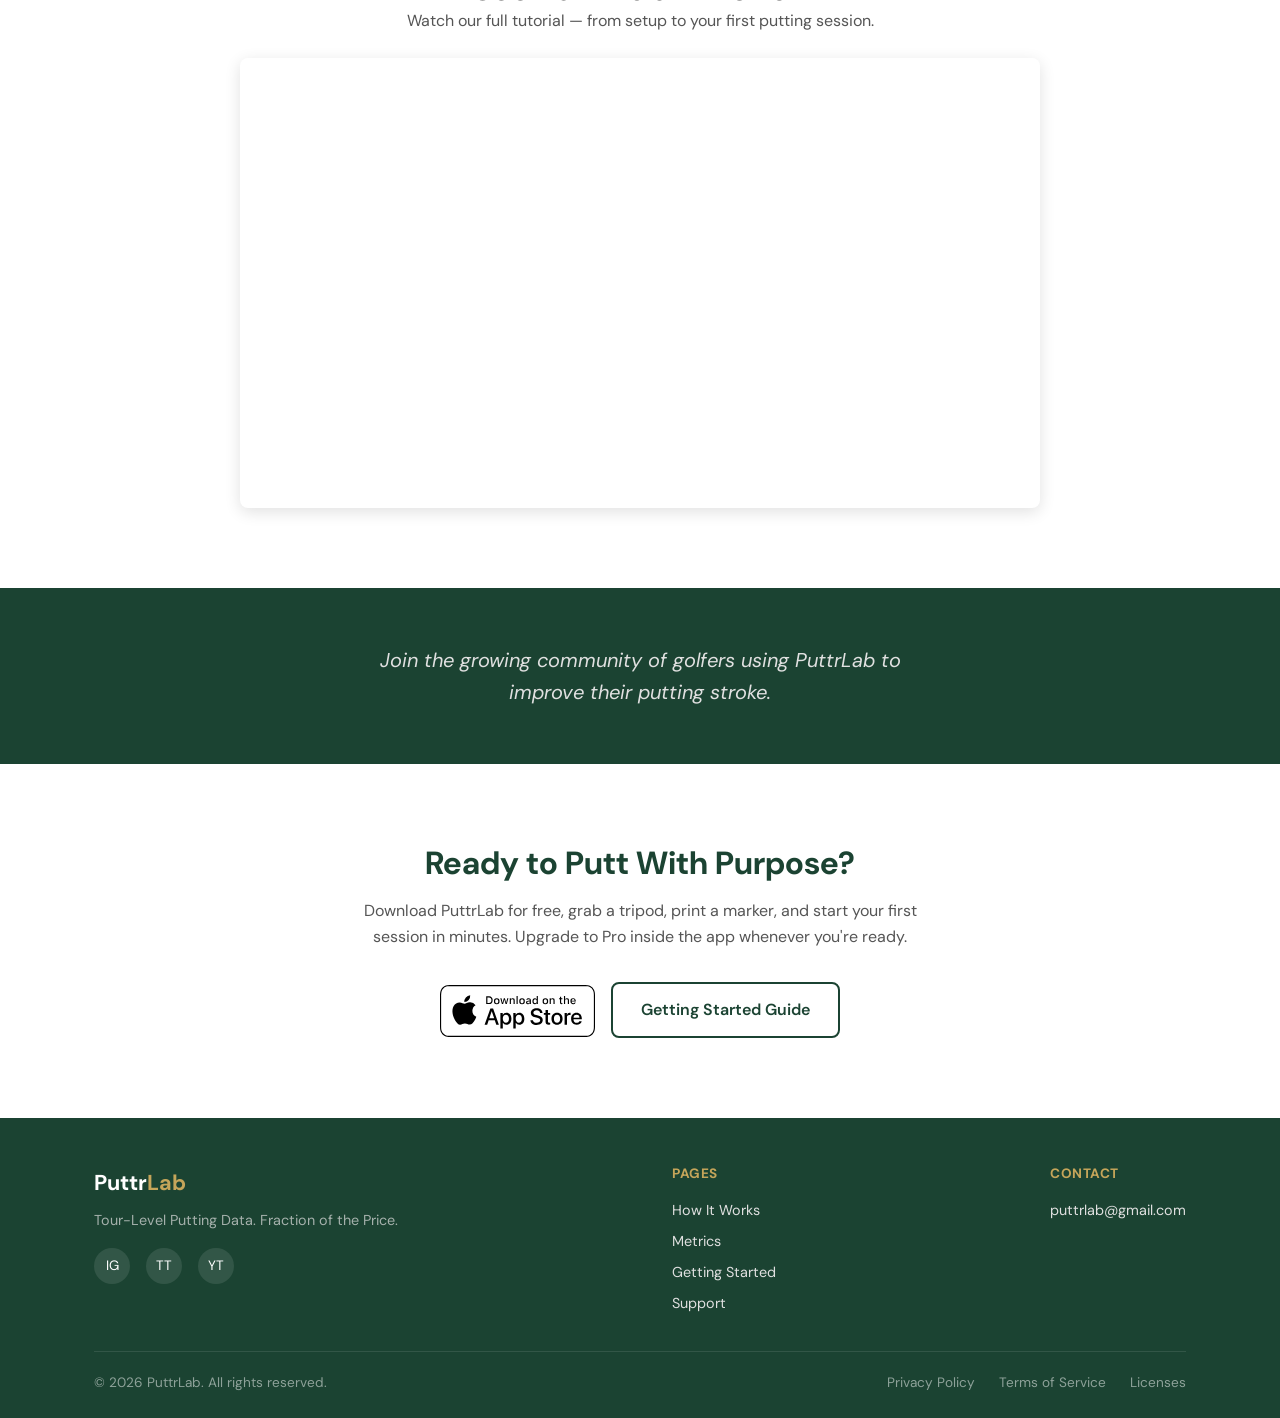
==== commit 85a070c6: "Updated website to remove purchase options" ====
--- a/index.html
+++ b/index.html
@@ -22,7 +22,6 @@
         <a href="how-it-works.html">How It Works</a>
         <a href="metrics.html">Metrics</a>
         <a href="getting-started.html">Getting Started</a>
-        <a href="shop.html">Shop</a>
         <a href="support.html">Support</a>
         <a href="https://apps.apple.com/us/app/puttrlab/id6760943069" class="header__cta-badge" target="_blank" rel="noopener noreferrer"><img src="Download_on_the_App_Store_Badge_US-UK_RGB_wht_092917.svg" alt="Download on the App Store" style="height: 40px; display: block;"></a>
       </nav>
@@ -51,7 +50,7 @@
         <div class="hero__media-slot">
           <!-- Replace src with your .mp4 file path -->
           <video autoplay loop muted playsinline>
-            <source src="PuttrLabHomescreenAnimation.mp4" type="video/mp4">
+            <source src="HomescreenPreview.mp4" type="video/mp4">
             Your browser does not support the video tag.
           </video>
         </div>
@@ -97,7 +96,7 @@
           <h3>Tracking Marker</h3>
           <ul>
             <li><a href="PuttrLabPrintableTrackers.pdf" download style="color: var(--gold); text-decoration: underline;">Print your own for free</a> (PDF download)</li>
-            <li>Or purchase pre-made markers from our shop</li>
+            <li>Print on white cardstock for best results</li>
             <li>Attaches to your putter head with double-sided tape</li>
           </ul>
         </div>
@@ -199,10 +198,9 @@
           <div class="footer__brand">Puttr<span>Lab</span></div>
           <p class="footer__tagline">Tour-Level Putting Data. Fraction of the Price.</p>
           <div class="footer__socials">
-            <a href="#" aria-label="Instagram">IG</a>
-            <a href="#" aria-label="TikTok">TT</a>
-            <a href="#" aria-label="YouTube">YT</a>
-            <a href="#" aria-label="X / Twitter">X</a>
+            <a href="https://www.instagram.com/puttrlab/" target="_blank" rel="noopener noreferrer" aria-label="Instagram">IG</a>
+            <a href="https://www.tiktok.com/@puttrlab" target="_blank" rel="noopener noreferrer" aria-label="TikTok">TT</a>
+            <a href="https://www.youtube.com/@PuttrLab" target="_blank" rel="noopener noreferrer" aria-label="YouTube">YT</a>
           </div>
         </div>
         <div class="footer__links">
@@ -210,7 +208,6 @@
           <a href="how-it-works.html">How It Works</a>
           <a href="metrics.html">Metrics</a>
           <a href="getting-started.html">Getting Started</a>
-          <a href="shop.html">Shop</a>
           <a href="support.html">Support</a>
         </div>
         <div class="footer__links">
